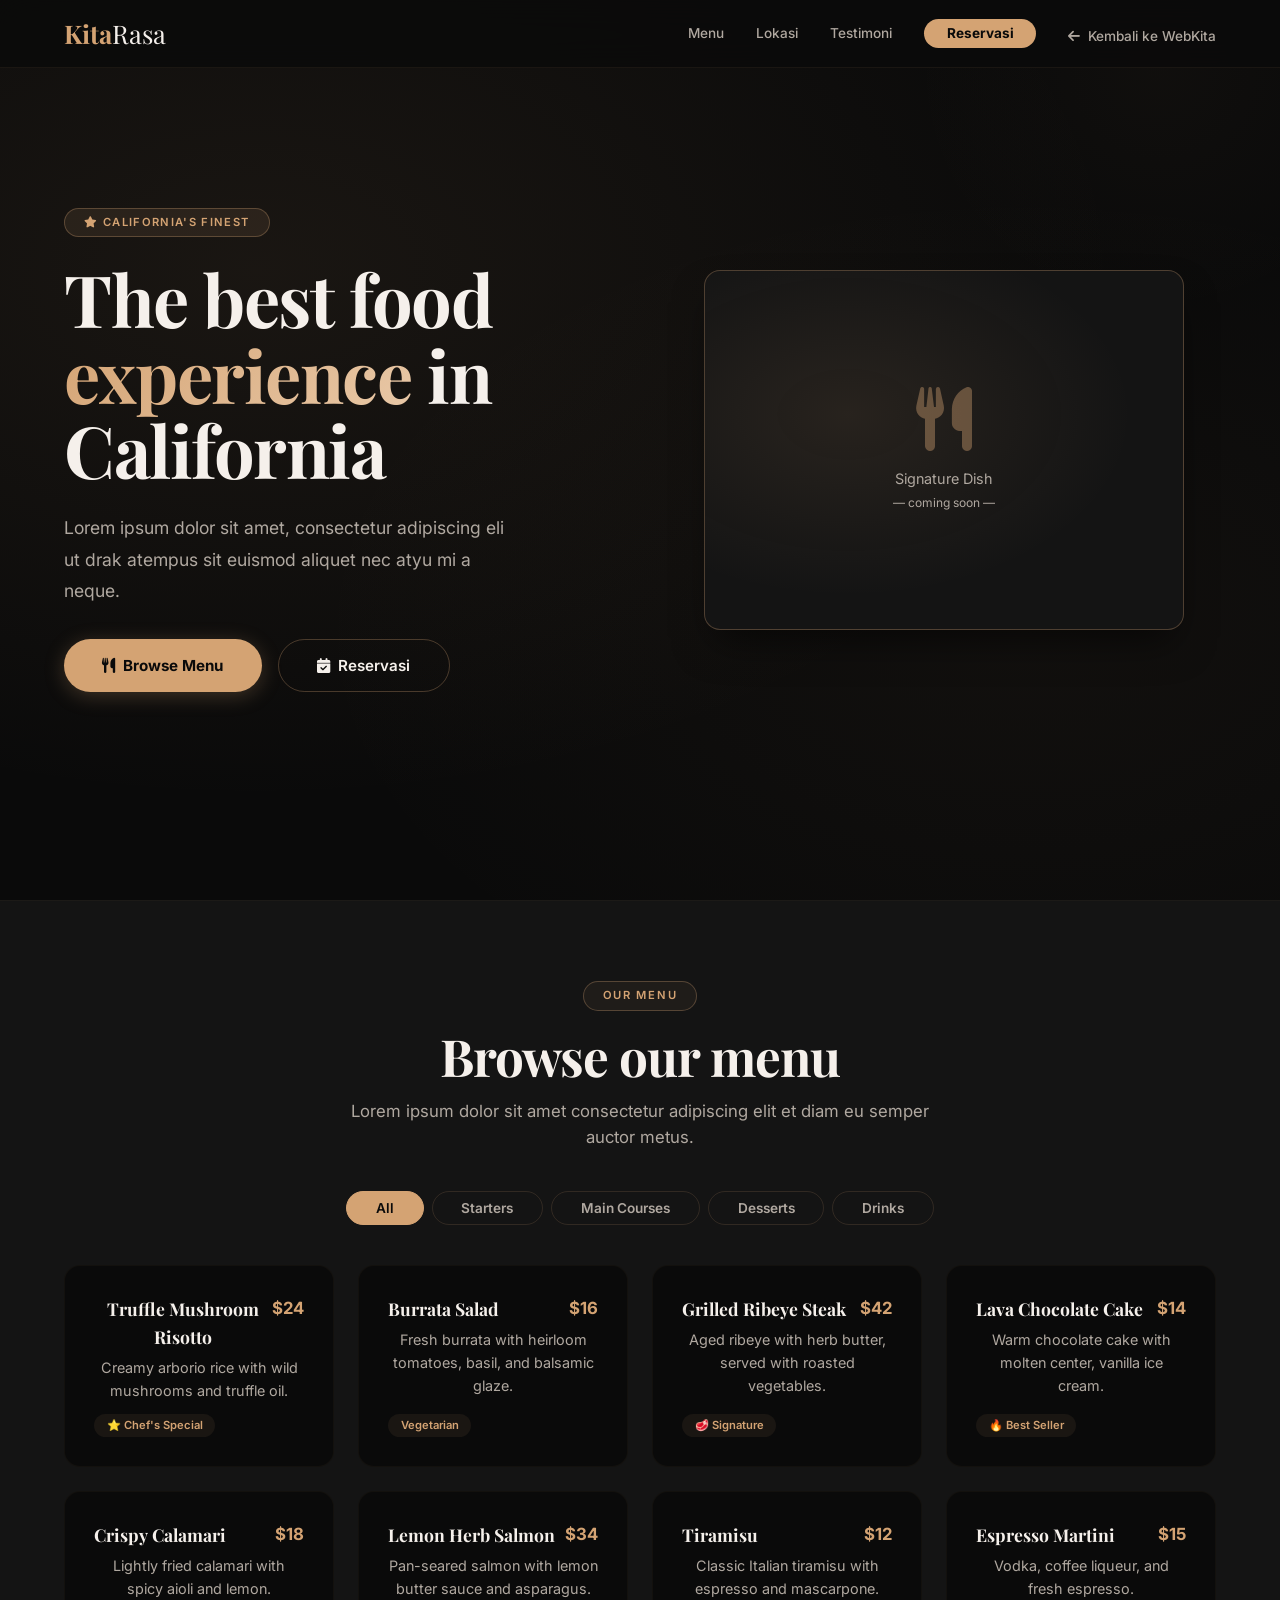
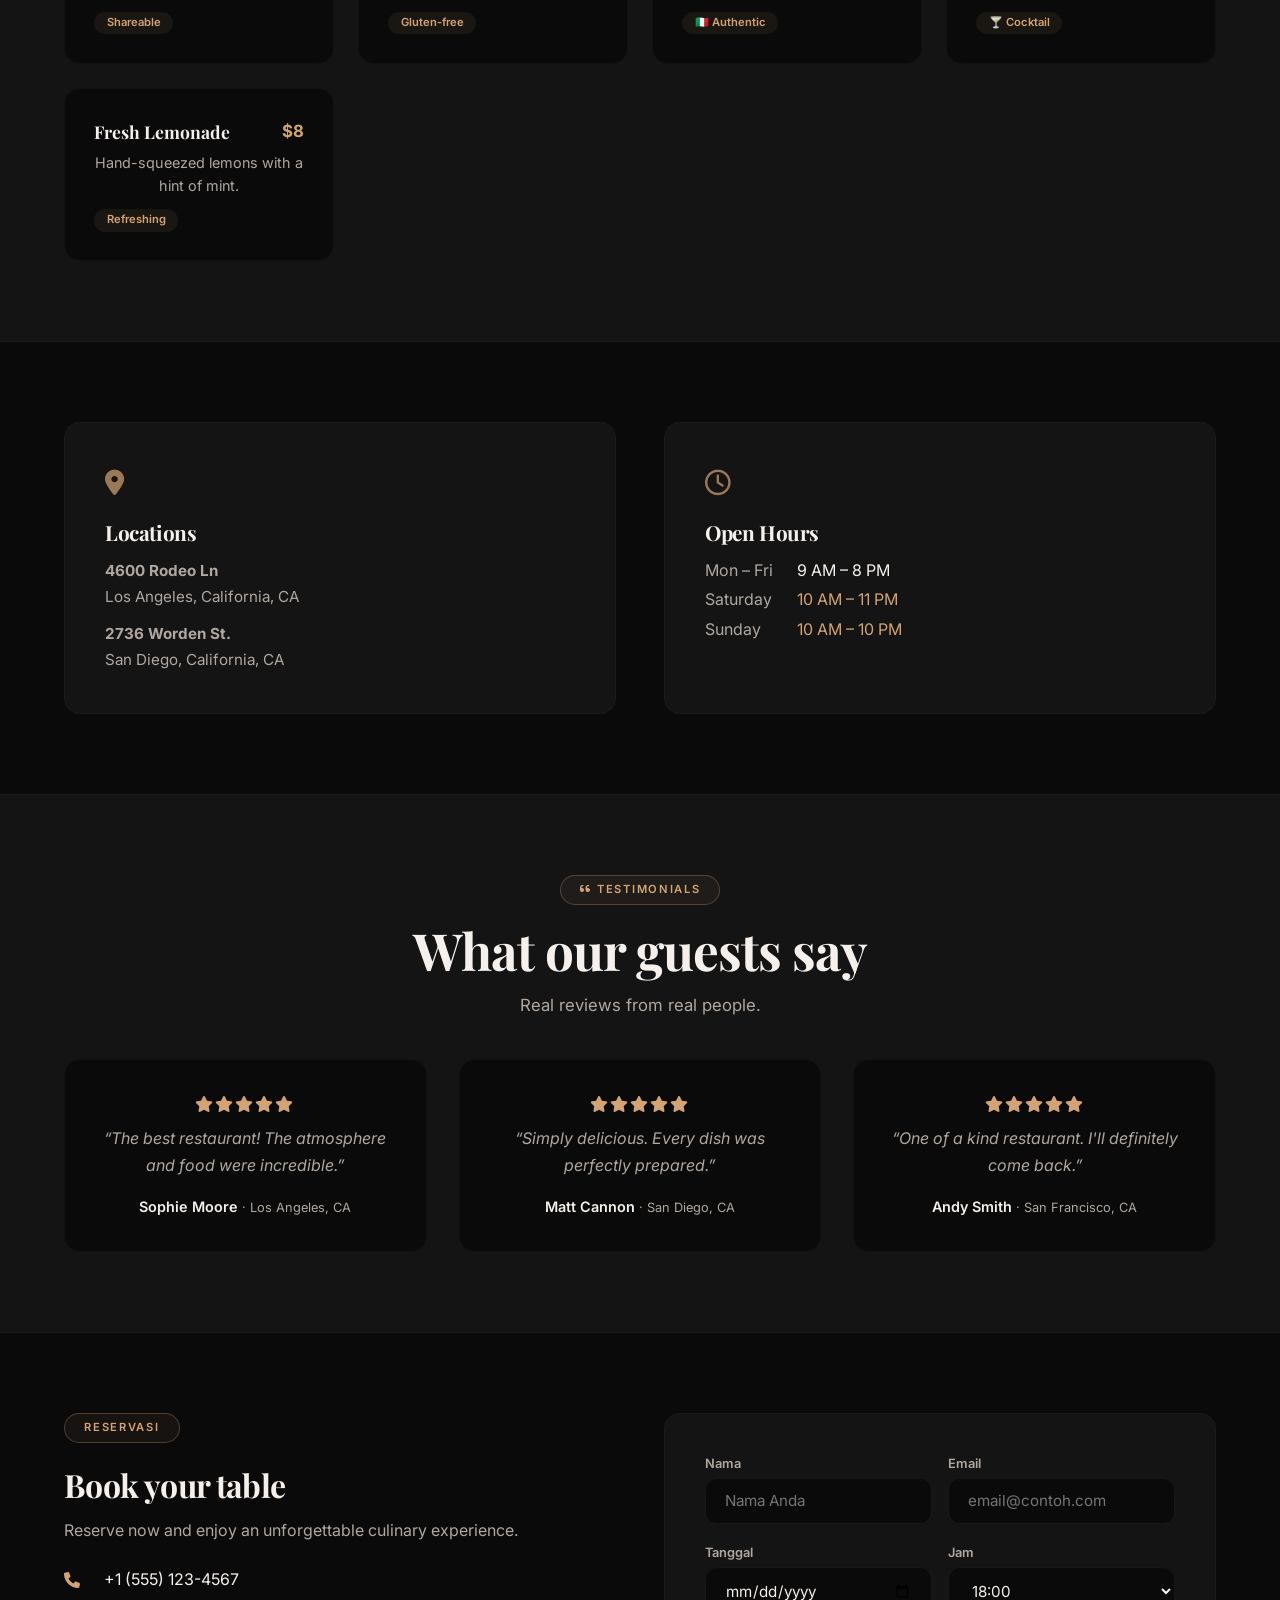
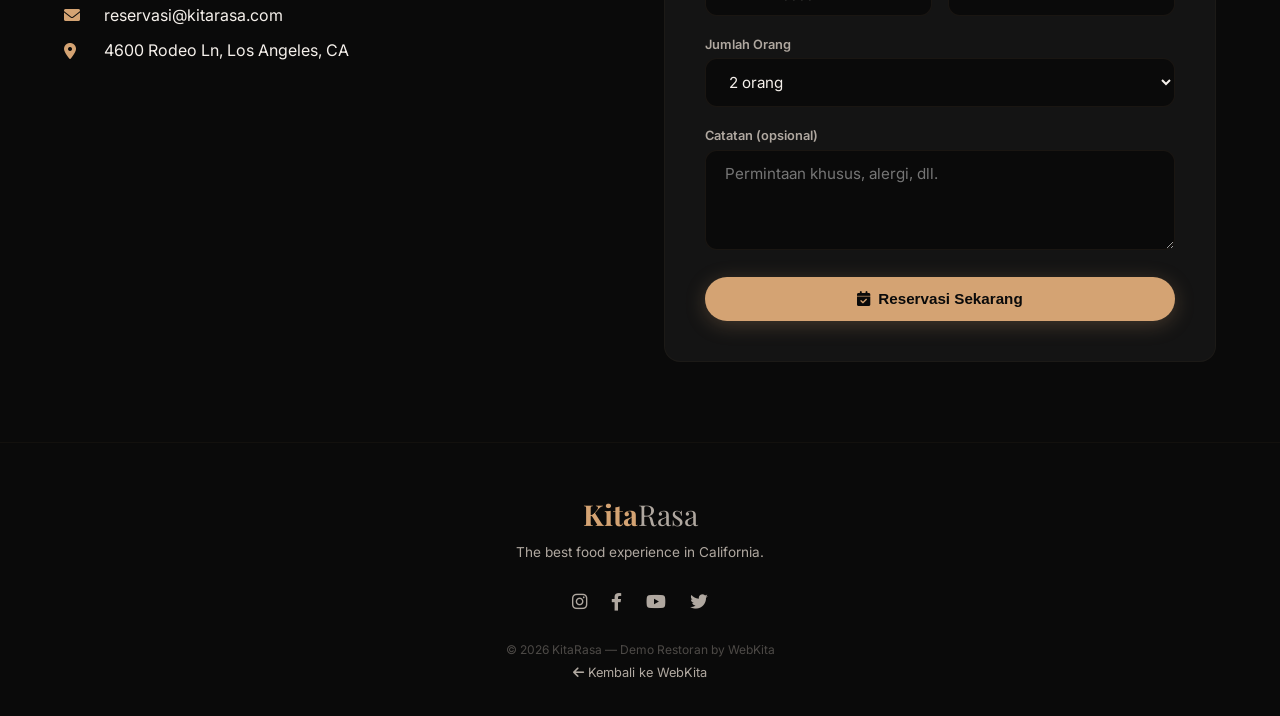
==== demo-restoran.html @ e0188310 "Update print statement from 'Hello' to 'Goodbye'" ====
<!DOCTYPE html>
<html lang="id">
<head>
    <meta charset="UTF-8" />
    <meta name="viewport" content="width=device-width, initial-scale=1.0" />
    <title>KitaRasa · Demo Restoran</title>

    <!-- Google Fonts -->
    <link rel="preconnect" href="https://fonts.googleapis.com" />
    <link rel="preconnect" href="https://fonts.gstatic.com" crossorigin />
    <link href="https://fonts.googleapis.com/css2?family=Playfair+Display:ital,wght@0,400;0,700;1,400&family=Inter:opsz,wght@14..32,300;14..32,400;14..32,500;14..32,600;14..32,700&display=swap" rel="stylesheet" />

    <!-- Font Awesome -->
    <link rel="stylesheet" href="https://cdnjs.cloudflare.com/ajax/libs/font-awesome/6.0.0-beta3/css/all.min.css" />

    <style>
        /* ===== RESET & VARIABLES ===== */
        * {
            margin: 0;
            padding: 0;
            box-sizing: border-box;
        }

        :root {
            --bg-dark: #0a0a0a;
            --bg-card: #141414;
            --gold: #d4a373;
            --gold-light: #e9c9a8;
            --gold-glow: rgba(212, 163, 115, 0.2);
            --text-light: #f5f0eb;
            --text-muted: #b0a8a0;
            --border-gold: rgba(212, 163, 115, 0.3);
            --radius: 16px;
            --transition: 0.3s cubic-bezier(0.25, 0.46, 0.45, 0.94);
            --shadow-card: 0 20px 40px -12px rgba(0, 0, 0, 0.6);
        }

        html {
            scroll-behavior: smooth;
        }

        body {
            font-family: 'Inter', sans-serif;
            background-color: var(--bg-dark);
            color: var(--text-light);
            line-height: 1.6;
        }

        .container {
            max-width: 1200px;
            margin: 0 auto;
            padding: 0 24px;
        }

        section {
            padding: 80px 0;
        }

        /* ===== TYPOGRAPHY ===== */
        .heading-serif {
            font-family: 'Playfair Display', serif;
            font-weight: 700;
            letter-spacing: -0.02em;
        }

        .section-tag {
            display: inline-block;
            font-size: 0.7rem;
            font-weight: 600;
            letter-spacing: 0.15em;
            text-transform: uppercase;
            color: var(--gold);
            border: 1px solid var(--border-gold);
            padding: 0.3rem 1.2rem;
            border-radius: 40px;
            margin-bottom: 1rem;
            background: rgba(212, 163, 115, 0.06);
        }

        .section-title {
            font-size: clamp(2rem, 4.5vw, 3.2rem);
            line-height: 1.15;
            margin-bottom: 0.75rem;
        }

        .section-subtitle {
            font-size: 1.05rem;
            color: var(--text-muted);
            max-width: 600px;
            margin: 0 auto 2.5rem auto;
        }

        .text-center {
            text-align: center;
        }

        .gold-text {
            color: var(--gold);
        }

        /* ===== BUTTONS ===== */
        .btn-primary {
            display: inline-flex;
            align-items: center;
            gap: 8px;
            background: var(--gold);
            color: #0a0a0a;
            font-weight: 700;
            font-size: 0.95rem;
            padding: 0.85rem 2.4rem;
            border-radius: 60px;
            border: none;
            cursor: pointer;
            transition: var(--transition);
            text-decoration: none;
            box-shadow: 0 4px 20px rgba(212, 163, 115, 0.25);
        }

        .btn-primary:hover {
            background: var(--gold-light);
            transform: translateY(-2px);
            box-shadow: 0 8px 32px rgba(212, 163, 115, 0.35);
        }

        .btn-outline {
            display: inline-flex;
            align-items: center;
            gap: 8px;
            background: transparent;
            color: var(--text-light);
            font-weight: 600;
            font-size: 0.95rem;
            padding: 0.85rem 2.4rem;
            border-radius: 60px;
            border: 1.5px solid var(--border-gold);
            cursor: pointer;
            transition: var(--transition);
            text-decoration: none;
        }

        .btn-outline:hover {
            background: var(--gold);
            color: #0a0a0a;
            border-color: var(--gold);
            transform: translateY(-2px);
        }

        .btn-small {
            padding: 0.5rem 1.4rem;
            font-size: 0.8rem;
        }

        /* ===== NAVBAR (kecil, khusus demo) ===== */
        .navbar-demo {
            position: fixed;
            top: 0;
            left: 0;
            right: 0;
            z-index: 999;
            padding: 0.8rem 0;
            background: rgba(10, 10, 10, 0.8);
            backdrop-filter: blur(16px);
            border-bottom: 1px solid rgba(212, 163, 115, 0.08);
        }

        .navbar-demo .container {
            display: flex;
            align-items: center;
            justify-content: space-between;
        }

        .navbar-demo .logo {
            font-family: 'Playfair Display', serif;
            font-size: 1.6rem;
            font-weight: 700;
            color: var(--gold);
            text-decoration: none;
        }

        .navbar-demo .logo span {
            color: var(--text-light);
            font-weight: 300;
        }

        .navbar-demo .nav-links {
            display: flex;
            align-items: center;
            gap: 2rem;
            list-style: none;
        }

        .navbar-demo .nav-links a {
            color: var(--text-muted);
            text-decoration: none;
            font-size: 0.85rem;
            font-weight: 500;
            transition: var(--transition);
        }

        .navbar-demo .nav-links a:hover {
            color: var(--text-light);
        }

        .navbar-demo .nav-links .btn-nav {
            background: var(--gold);
            color: #0a0a0a;
            padding: 0.4rem 1.4rem;
            border-radius: 40px;
            font-weight: 700;
        }

        .navbar-demo .nav-links .btn-nav:hover {
            background: var(--gold-light);
        }

        /* Hamburger (mobile) */
        .nav-toggle-demo {
            display: none;
            flex-direction: column;
            gap: 5px;
            background: transparent;
            border: none;
            cursor: pointer;
            padding: 4px;
        }

        .nav-toggle-demo span {
            display: block;
            width: 26px;
            height: 2px;
            background: var(--text-light);
            border-radius: 4px;
            transition: var(--transition);
        }

        /* ===== HERO ===== */
        .hero-resto {
            min-height: 100vh;
            display: flex;
            align-items: center;
            background:
                radial-gradient(ellipse at 20% 30%, rgba(212, 163, 115, 0.08) 0%, transparent 60%),
                radial-gradient(ellipse at 80% 70%, rgba(212, 163, 115, 0.04) 0%, transparent 50%),
                var(--bg-dark);
            padding-top: 80px;
            position: relative;
            overflow: hidden;
        }

        .hero-resto::before {
            content: '';
            position: absolute;
            top: -20%;
            right: -10%;
            width: 500px;
            height: 500px;
            background: radial-gradient(circle, rgba(212, 163, 115, 0.03) 0%, transparent 70%);
            border-radius: 50%;
            pointer-events: none;
        }

        .hero-resto-grid {
            display: grid;
            grid-template-columns: 1fr 1fr;
            gap: 4rem;
            align-items: center;
            position: relative;
            z-index: 2;
        }

        .hero-resto-content {
            max-width: 600px;
        }

        .hero-resto-content .badge {
            display: inline-block;
            background: rgba(212, 163, 115, 0.1);
            border: 1px solid var(--border-gold);
            padding: 0.3rem 1.2rem;
            border-radius: 40px;
            font-size: 0.7rem;
            font-weight: 600;
            letter-spacing: 0.12em;
            text-transform: uppercase;
            color: var(--gold);
            margin-bottom: 1.5rem;
        }

        .hero-resto-content h1 {
            font-size: clamp(2.8rem, 6vw, 4.5rem);
            line-height: 1.05;
            margin-bottom: 1.5rem;
        }

        .hero-resto-content h1 .highlight {
            background: linear-gradient(135deg, var(--gold), var(--gold-light));
            -webkit-background-clip: text;
            -webkit-text-fill-color: transparent;
            background-clip: text;
        }

        .hero-resto-content p {
            font-size: 1.1rem;
            color: var(--text-muted);
            max-width: 440px;
            margin-bottom: 2rem;
            line-height: 1.8;
        }

        .hero-resto-content .hero-buttons {
            display: flex;
            flex-wrap: wrap;
            gap: 1rem;
        }

        .hero-resto-image {
            display: flex;
            justify-content: center;
            align-items: center;
        }

        .hero-resto-image .image-placeholder {
            width: 100%;
            max-width: 480px;
            aspect-ratio: 4/3;
            background:
                radial-gradient(ellipse at 30% 40%, rgba(212, 163, 115, 0.1) 0%, transparent 60%),
                var(--bg-card);
            border-radius: var(--radius);
            border: 1px solid var(--border-gold);
            display: flex;
            flex-direction: column;
            align-items: center;
            justify-content: center;
            padding: 2rem;
            text-align: center;
            box-shadow: var(--shadow-card);
        }

        .hero-resto-image .image-placeholder i {
            font-size: 4rem;
            color: var(--gold);
            opacity: 0.4;
            margin-bottom: 1rem;
        }

        .hero-resto-image .image-placeholder p {
            color: var(--text-muted);
            font-size: 0.9rem;
        }

        /* ===== MENU ===== */
        .section-menu {
            background: var(--bg-card);
            border-top: 1px solid rgba(212, 163, 115, 0.04);
            border-bottom: 1px solid rgba(212, 163, 115, 0.04);
        }

        .menu-tabs {
            display: flex;
            justify-content: center;
            flex-wrap: wrap;
            gap: 0.5rem;
            margin-bottom: 2.5rem;
        }

        .menu-tabs button {
            background: transparent;
            border: 1px solid rgba(212, 163, 115, 0.15);
            color: var(--text-muted);
            padding: 0.5rem 1.8rem;
            border-radius: 40px;
            font-family: 'Inter', sans-serif;
            font-weight: 600;
            font-size: 0.85rem;
            cursor: pointer;
            transition: var(--transition);
        }

        .menu-tabs button:hover,
        .menu-tabs button.active {
            background: var(--gold);
            color: #0a0a0a;
            border-color: var(--gold);
        }

        .menu-grid {
            display: grid;
            grid-template-columns: repeat(auto-fit, minmax(260px, 1fr));
            gap: 1.5rem;
        }

        .menu-item-card {
            background: var(--bg-dark);
            border-radius: var(--radius);
            padding: 1.8rem;
            border: 1px solid rgba(212, 163, 115, 0.04);
            transition: var(--transition);
            display: flex;
            flex-direction: column;
        }

        .menu-item-card:hover {
            border-color: var(--border-gold);
            transform: translateY(-4px);
            box-shadow: var(--shadow-card);
        }

        .menu-item-card .item-header {
            display: flex;
            justify-content: space-between;
            align-items: flex-start;
            margin-bottom: 0.3rem;
        }

        .menu-item-card .item-name {
            font-family: 'Playfair Display', serif;
            font-size: 1.1rem;
            font-weight: 700;
        }

        .menu-item-card .item-price {
            font-weight: 700;
            color: var(--gold);
            font-size: 1.05rem;
        }

        .menu-item-card .item-desc {
            color: var(--text-muted);
            font-size: 0.9rem;
            line-height: 1.6;
            flex-grow: 1;
        }

        .menu-item-card .item-tag {
            display: inline-block;
            margin-top: 0.75rem;
            font-size: 0.7rem;
            font-weight: 600;
            color: var(--gold);
            background: rgba(212, 163, 115, 0.08);
            padding: 0.15rem 0.8rem;
            border-radius: 40px;
            align-self: flex-start;
        }

        /* ===== INFO (Lokasi & Jam) ===== */
        .section-info {
            background: var(--bg-dark);
        }

        .info-grid {
            display: grid;
            grid-template-columns: 1fr 1fr;
            gap: 3rem;
        }

        .info-card {
            background: var(--bg-card);
            border-radius: var(--radius);
            padding: 2.5rem;
            border: 1px solid rgba(212, 163, 115, 0.04);
            transition: var(--transition);
        }

        .info-card:hover {
            border-color: var(--border-gold);
            box-shadow: var(--shadow-card);
        }

        .info-card .card-icon {
            font-size: 1.6rem;
            color: var(--gold);
            margin-bottom: 0.75rem;
            opacity: 0.7;
        }

        .info-card h3 {
            font-family: 'Playfair Display', serif;
            font-size: 1.3rem;
            margin-bottom: 0.5rem;
        }

        .info-card p {
            color: var(--text-muted);
            font-size: 0.95rem;
            line-height: 1.7;
        }

        .info-card .hours-grid {
            display: grid;
            grid-template-columns: auto 1fr;
            gap: 0.25rem 1.5rem;
            margin-top: 0.5rem;
        }

        .info-card .hours-grid .day {
            color: var(--text-muted);
        }
        .info-card .hours-grid .time {
            color: var(--text-light);
        }
        .info-card .hours-grid .time.gold {
            color: var(--gold);
        }

        /* ===== TESTIMONIAL ===== */
        .section-testimoni {
            background: var(--bg-card);
            border-top: 1px solid rgba(212, 163, 115, 0.04);
            border-bottom: 1px solid rgba(212, 163, 115, 0.04);
        }

        .testimoni-grid {
            display: grid;
            grid-template-columns: repeat(auto-fit, minmax(260px, 1fr));
            gap: 2rem;
        }

        .testimoni-card {
            background: var(--bg-dark);
            border-radius: var(--radius);
            padding: 2rem;
            border: 1px solid rgba(212, 163, 115, 0.04);
        }

        .testimoni-card .stars {
            color: var(--gold);
            letter-spacing: 2px;
            margin-bottom: 0.5rem;
        }

        .testimoni-card blockquote {
            font-style: italic;
            color: var(--text-muted);
            line-height: 1.7;
            margin-bottom: 1rem;
        }

        .testimoni-card .author {
            font-weight: 600;
            font-size: 0.9rem;
        }
        .testimoni-card .author span {
            font-weight: 400;
            color: var(--text-muted);
            font-size: 0.8rem;
        }

        /* ===== RESERVASI / KONTAK ===== */
        .section-reservasi {
            background: var(--bg-dark);
        }

        .reservasi-wrap {
            display: grid;
            grid-template-columns: 1fr 1fr;
            gap: 3rem;
            align-items: start;
        }

        .reservasi-info h3 {
            font-family: 'Playfair Display', serif;
            font-size: 2rem;
            margin-bottom: 0.5rem;
        }

        .reservasi-info p {
            color: var(--text-muted);
            margin-bottom: 1.5rem;
        }

        .reservasi-info .detail {
            display: flex;
            align-items: center;
            gap: 1rem;
            margin-bottom: 0.6rem;
        }

        .reservasi-info .detail i {
            width: 24px;
            color: var(--gold);
        }

        .reservasi-form {
            background: var(--bg-card);
            padding: 2.5rem;
            border-radius: var(--radius);
            border: 1px solid rgba(212, 163, 115, 0.04);
        }

        .reservasi-form .form-group {
            margin-bottom: 1.2rem;
        }

        .reservasi-form label {
            display: block;
            font-size: 0.8rem;
            font-weight: 600;
            color: var(--text-muted);
            margin-bottom: 0.2rem;
        }

        .reservasi-form input,
        .reservasi-form select,
        .reservasi-form textarea {
            width: 100%;
            padding: 0.8rem 1.2rem;
            background: var(--bg-dark);
            border: 1px solid rgba(212, 163, 115, 0.08);
            border-radius: 12px;
            color: var(--text-light);
            font-family: 'Inter', sans-serif;
            font-size: 0.95rem;
            transition: var(--transition);
        }

        .reservasi-form input:focus,
        .reservasi-form select:focus,
        .reservasi-form textarea:focus {
            outline: none;
            border-color: var(--gold);
            box-shadow: 0 0 0 3px rgba(212, 163, 115, 0.1);
        }

        .reservasi-form textarea {
            min-height: 100px;
            resize: vertical;
        }

        .reservasi-form .form-row {
            display: grid;
            grid-template-columns: 1fr 1fr;
            gap: 1rem;
        }

        /* ===== FOOTER ===== */
        .footer-demo {
            padding: 3rem 0 2rem;
            background: var(--bg-dark);
            border-top: 1px solid rgba(212, 163, 115, 0.04);
            text-align: center;
        }

        .footer-demo .logo-foot {
            font-family: 'Playfair Display', serif;
            font-size: 1.8rem;
            font-weight: 700;
            color: var(--gold);
        }

        .footer-demo .logo-foot span {
            color: var(--text-muted);
            font-weight: 300;
        }

        .footer-demo p {
            color: var(--text-muted);
            font-size: 0.85rem;
            margin-top: 0.3rem;
        }

        .footer-demo .socials {
            display: flex;
            justify-content: center;
            gap: 1.5rem;
            margin: 1.5rem 0;
        }

        .footer-demo .socials a {
            color: var(--text-muted);
            font-size: 1.1rem;
            transition: var(--transition);
        }

        .footer-demo .socials a:hover {
            color: var(--gold);
            transform: translateY(-3px);
        }

        /* ===== RESPONSIVE ===== */
        @media (max-width: 1024px) {
            .hero-resto-grid {
                gap: 2.5rem;
            }
            .reservasi-wrap {
                gap: 2rem;
            }
        }

        @media (max-width: 900px) {
            .navbar-demo .nav-links {
                display: none;
                flex-direction: column;
                position: absolute;
                top: 100%;
                left: 0;
                right: 0;
                background: rgba(10, 10, 10, 0.98);
                backdrop-filter: blur(16px);
                padding: 2rem 1.5rem;
                border-radius: 0 0 var(--radius) var(--radius);
                border: 1px solid rgba(212, 163, 115, 0.04);
                gap: 1.2rem;
            }

            .navbar-demo .nav-links.open {
                display: flex;
            }

            .nav-toggle-demo {
                display: flex;
            }

            .hero-resto-grid {
                grid-template-columns: 1fr;
                text-align: center;
            }

            .hero-resto-content {
                max-width: 100%;
            }
            .hero-resto-content p {
                margin-left: auto;
                margin-right: auto;
            }
            .hero-resto-content .hero-buttons {
                justify-content: center;
            }
            .hero-resto-image {
                order: -1;
            }
            .hero-resto-image .image-placeholder {
                max-width: 100%;
            }

            .info-grid {
                grid-template-columns: 1fr;
            }

            .reservasi-wrap {
                grid-template-columns: 1fr;
            }
            .reservasi-info {
                text-align: center;
            }
            .reservasi-info .detail {
                justify-content: center;
            }

            .menu-tabs {
                gap: 0.3rem;
            }
            .menu-tabs button {
                padding: 0.4rem 1rem;
                font-size: 0.75rem;
            }

            .reservasi-form .form-row {
                grid-template-columns: 1fr;
            }
        }

        @media (max-width: 480px) {
            .hero-resto-content h1 {
                font-size: 2.2rem;
            }
            .section-title {
                font-size: 1.8rem;
            }
            .reservasi-form {
                padding: 1.5rem;
            }
            .info-card {
                padding: 1.5rem;
            }
        }

        /* ===== FADE UP ANIMATION ===== */
        .fade-up {
            opacity: 0;
            transform: translateY(40px);
            transition: opacity 0.8s ease, transform 0.8s ease;
        }
        .fade-up.visible {
            opacity: 1;
            transform: translateY(0);
        }

        /* ===== BACK TO WEBSITE ===== */
        .back-link {
            display: inline-block;
            margin-top: 0.5rem;
            color: var(--text-muted);
            font-size: 0.8rem;
            text-decoration: none;
            transition: var(--transition);
        }
        .back-link:hover {
            color: var(--gold);
        }
        .back-link i {
            margin-right: 4px;
        }
    </style>
</head>

<body>

    <!-- ===== NAVBAR DEMO ===== -->
    <nav class="navbar-demo" id="navbarDemo">
        <div class="container">
            <a href="#" class="logo">Kita<span>Rasa</span></a>

            <ul class="nav-links" id="navLinksDemo">
                <li><a href="#menu">Menu</a></li>
                <li><a href="#info">Lokasi</a></li>
                <li><a href="#testimoni">Testimoni</a></li>
                <li><a href="#reservasi" class="btn-nav">Reservasi</a></li>
                <!-- Tautan kembali ke WebKita -->
                <li><a href="index.html" class="back-link"><i class="fas fa-arrow-left"></i> Kembali ke WebKita</a></li>
            </ul>

            <button class="nav-toggle-demo" id="navToggleDemo" aria-label="Toggle navigation">
                <span></span>
                <span></span>
                <span></span>
            </button>
        </div>
    </nav>

    <!-- ===== HERO ===== -->
    <section class="hero-resto" id="home">
        <div class="container">
            <div class="hero-resto-grid">
                <div class="hero-resto-content">
                    <span class="badge"><i class="fas fa-star"></i> California's Finest</span>
                    <h1 class="heading-serif">
                        The best food <br /><span class="highlight">experience</span> in California
                    </h1>
                    <p>
                        Lorem ipsum dolor sit amet, consectetur adipiscing eli ut drak
                        atempus sit euismod aliquet nec atyu mi a neque.
                    </p>
                    <div class="hero-buttons">
                        <a href="#menu" class="btn-primary"><i class="fas fa-utensils"></i> Browse Menu</a>
                        <a href="#reservasi" class="btn-outline"><i class="fas fa-calendar-check"></i> Reservasi</a>
                    </div>
                </div>

                <div class="hero-resto-image">
                    <div class="image-placeholder">
                        <i class="fas fa-utensils"></i>
                        <p>Signature Dish<br /><span style="font-size:0.75rem; color:var(--text-muted);">— coming soon —</span></p>
                    </div>
                </div>
            </div>
        </div>
    </section>

    <!-- ===== MENU ===== -->
    <section class="section-menu" id="menu">
        <div class="container text-center">
            <span class="section-tag">Our Menu</span>
            <h2 class="section-title heading-serif">Browse our menu</h2>
            <p class="section-subtitle">
                Lorem ipsum dolor sit amet consectetur adipiscing elit et diam eu semper auctor metus.
            </p>

            <!-- Tabs -->
            <div class="menu-tabs" id="menuTabs">
                <button class="active" data-category="all">All</button>
                <button data-category="starters">Starters</button>
                <button data-category="main">Main Courses</button>
                <button data-category="dessert">Desserts</button>
                <button data-category="drinks">Drinks</button>
            </div>

            <!-- Menu Items -->
            <div class="menu-grid" id="menuGrid">
                <!-- Items akan diisi JavaScript -->
            </div>
        </div>
    </section>

    <!-- ===== INFO (Lokasi & Jam) ===== -->
    <section class="section-info" id="info">
        <div class="container">
            <div class="info-grid">
                <div class="info-card fade-up">
                    <div class="card-icon"><i class="fas fa-location-dot"></i></div>
                    <h3 class="heading-serif">Locations</h3>
                    <p><strong>4600 Rodeo Ln</strong><br />Los Angeles, California, CA</p>
                    <p style="margin-top: 0.75rem;"><strong>2736 Worden St.</strong><br />San Diego, California, CA</p>
                </div>

                <div class="info-card fade-up">
                    <div class="card-icon"><i class="far fa-clock"></i></div>
                    <h3 class="heading-serif">Open Hours</h3>
                    <div class="hours-grid">
                        <span class="day">Mon – Fri</span>
                        <span class="time">9 AM – 8 PM</span>
                        <span class="day">Saturday</span>
                        <span class="time gold">10 AM – 11 PM</span>
                        <span class="day">Sunday</span>
                        <span class="time gold">10 AM – 10 PM</span>
                    </div>
                </div>
            </div>
        </div>
    </section>

    <!-- ===== TESTIMONI ===== -->
    <section class="section-testimoni" id="testimoni">
        <div class="container text-center">
            <span class="section-tag"><i class="fas fa-quote-left"></i> Testimonials</span>
            <h2 class="section-title heading-serif">What our guests say</h2>
            <p class="section-subtitle">Real reviews from real people.</p>

            <div class="testimoni-grid">
                <div class="testimoni-card fade-up">
                    <div class="stars"><i class="fas fa-star"></i><i class="fas fa-star"></i><i class="fas fa-star"></i><i class="fas fa-star"></i><i class="fas fa-star"></i></div>
                    <blockquote>“The best restaurant! The atmosphere and food were incredible.”</blockquote>
                    <div class="author">Sophie Moore <span>· Los Angeles, CA</span></div>
                </div>
                <div class="testimoni-card fade-up">
                    <div class="stars"><i class="fas fa-star"></i><i class="fas fa-star"></i><i class="fas fa-star"></i><i class="fas fa-star"></i><i class="fas fa-star"></i></div>
                    <blockquote>“Simply delicious. Every dish was perfectly prepared.”</blockquote>
                    <div class="author">Matt Cannon <span>· San Diego, CA</span></div>
                </div>
                <div class="testimoni-card fade-up">
                    <div class="stars"><i class="fas fa-star"></i><i class="fas fa-star"></i><i class="fas fa-star"></i><i class="fas fa-star"></i><i class="fas fa-star"></i></div>
                    <blockquote>“One of a kind restaurant. I'll definitely come back.”</blockquote>
                    <div class="author">Andy Smith <span>· San Francisco, CA</span></div>
                </div>
            </div>
        </div>
    </section>

    <!-- ===== RESERVASI ===== -->
    <section class="section-reservasi" id="reservasi">
        <div class="container">
            <div class="reservasi-wrap">
                <div class="reservasi-info fade-up">
                    <span class="section-tag">Reservasi</span>
                    <h3 class="heading-serif">Book your table</h3>
                    <p>Reserve now and enjoy an unforgettable culinary experience.</p>

                    <div class="detail">
                        <i class="fas fa-phone"></i>
                        <span>+1 (555) 123-4567</span>
                    </div>
                    <div class="detail">
                        <i class="fas fa-envelope"></i>
                        <span>reservasi@kitarasa.com</span>
                    </div>
                    <div class="detail">
                        <i class="fas fa-location-dot"></i>
                        <span>4600 Rodeo Ln, Los Angeles, CA</span>
                    </div>
                </div>

                <div class="reservasi-form fade-up">
                    <form id="reservasiForm" novalidate>
                        <div class="form-row">
                            <div class="form-group">
                                <label for="resName">Nama</label>
                                <input type="text" id="resName" placeholder="Nama Anda" required />
                            </div>
                            <div class="form-group">
                                <label for="resEmail">Email</label>
                                <input type="email" id="resEmail" placeholder="email@contoh.com" required />
                            </div>
                        </div>
                        <div class="form-row">
                            <div class="form-group">
                                <label for="resDate">Tanggal</label>
                                <input type="date" id="resDate" required />
                            </div>
                            <div class="form-group">
                                <label for="resTime">Jam</label>
                                <select id="resTime">
                                    <option value="18:00">18:00</option>
                                    <option value="18:30">18:30</option>
                                    <option value="19:00">19:00</option>
                                    <option value="19:30">19:30</option>
                                    <option value="20:00">20:00</option>
                                </select>
                            </div>
                        </div>
                        <div class="form-group">
                            <label for="resPeople">Jumlah Orang</label>
                            <select id="resPeople">
                                <option value="1">1 orang</option>
                                <option value="2" selected>2 orang</option>
                                <option value="3">3 orang</option>
                                <option value="4">4 orang</option>
                                <option value="5">5 orang</option>
                                <option value="6+">6+ orang</option>
                            </select>
                        </div>
                        <div class="form-group">
                            <label for="resNotes">Catatan (opsional)</label>
                            <textarea id="resNotes" placeholder="Permintaan khusus, alergi, dll."></textarea>
                        </div>
                        <button type="submit" class="btn-primary" style="width:100%; justify-content:center;">
                            <i class="fas fa-calendar-check"></i> Reservasi Sekarang
                        </button>
                        <div id="resSuccess" style="display:none; margin-top:1rem; color:var(--gold); text-align:center;">
                            <i class="fas fa-check-circle"></i> Reservasi berhasil! Kami akan konfirmasi segera.
                        </div>
                    </form>
                </div>
            </div>
        </div>
    </section>

    <!-- ===== FOOTER ===== -->
    <footer class="footer-demo">
        <div class="container">
            <div class="logo-foot">Kita<span>Rasa</span></div>
            <p>The best food experience in California.</p>
            <div class="socials">
                <a href="#"><i class="fab fa-instagram"></i></a>
                <a href="#"><i class="fab fa-facebook-f"></i></a>
                <a href="#"><i class="fab fa-youtube"></i></a>
                <a href="#"><i class="fab fa-twitter"></i></a>
            </div>
            <p style="font-size:0.75rem; opacity:0.4;">&copy; 2026 KitaRasa — Demo Restoran by WebKita</p>
            <a href="index.html" style="color:var(--text-muted); font-size:0.8rem; text-decoration:none;">
                <i class="fas fa-arrow-left"></i> Kembali ke WebKita
            </a>
        </div>
    </footer>

    <!-- ============================================
    JAVASCRIPT
    ============================================ -->
    <script>
        // ============================================
        // 1. DATA MENU
        // ============================================
        const menuData = [{
            id: 1,
            name: 'Truffle Mushroom Risotto',
            desc: 'Creamy arborio rice with wild mushrooms and truffle oil.',
            price: '$24',
            category: 'main',
            tag: '⭐ Chef\'s Special'
        }, {
            id: 2,
            name: 'Burrata Salad',
            desc: 'Fresh burrata with heirloom tomatoes, basil, and balsamic glaze.',
            price: '$16',
            category: 'starters',
            tag: 'Vegetarian'
        }, {
            id: 3,
            name: 'Grilled Ribeye Steak',
            desc: 'Aged ribeye with herb butter, served with roasted vegetables.',
            price: '$42',
            category: 'main',
            tag: '🥩 Signature'
        }, {
            id: 4,
            name: 'Lava Chocolate Cake',
            desc: 'Warm chocolate cake with molten center, vanilla ice cream.',
            price: '$14',
            category: 'dessert',
            tag: '🔥 Best Seller'
        }, {
            id: 5,
            name: 'Crispy Calamari',
            desc: 'Lightly fried calamari with spicy aioli and lemon.',
            price: '$18',
            category: 'starters',
            tag: 'Shareable'
        }, {
            id: 6,
            name: 'Lemon Herb Salmon',
            desc: 'Pan-seared salmon with lemon butter sauce and asparagus.',
            price: '$34',
            category: 'main',
            tag: 'Gluten-free'
        }, {
            id: 7,
            name: 'Tiramisu',
            desc: 'Classic Italian tiramisu with espresso and mascarpone.',
            price: '$12',
            category: 'dessert',
            tag: '🇮🇹 Authentic'
        }, {
            id: 8,
            name: 'Espresso Martini',
            desc: 'Vodka, coffee liqueur, and fresh espresso.',
            price: '$15',
            category: 'drinks',
            tag: '🍸 Cocktail'
        }, {
            id: 9,
            name: 'Fresh Lemonade',
            desc: 'Hand-squeezed lemons with a hint of mint.',
            price: '$8',
            category: 'drinks',
            tag: 'Refreshing'
        }];

        // ============================================
        // 2. RENDER MENU
        // ============================================
        const menuGrid = document.getElementById('menuGrid');
        const tabs = document.querySelectorAll('.menu-tabs button');

        function renderMenu(category = 'all') {
            const filtered = category === 'all' ?
                menuData :
                menuData.filter(item => item.category === category);

            menuGrid.innerHTML = filtered.map(item => `
                        <div class="menu-item-card">
                            <div class="item-header">
                                <span class="item-name">${item.name}</span>
                                <span class="item-price">${item.price}</span>
                            </div>
                            <p class="item-desc">${item.desc}</p>
                            <span class="item-tag">${item.tag}</span>
                        </div>
                    `).join('');
        }

        // Tab click
        tabs.forEach(tab => {
            tab.addEventListener('click', () => {
                tabs.forEach(t => t.classList.remove('active'));
                tab.classList.add('active');
                renderMenu(tab.dataset.category);
            });
        });

        // Render awal
        renderMenu('all');

        // ============================================
        // 3. MOBILE NAV TOGGLE
        // ============================================
        const toggleDemo = document.getElementById('navToggleDemo');
        const linksDemo = document.getElementById('navLinksDemo');

        toggleDemo.addEventListener('click', () => {
            toggleDemo.classList.toggle('active');
            linksDemo.classList.toggle('open');
        });

        document.querySelectorAll('.nav-links a').forEach(link => {
            link.addEventListener('click', () => {
                toggleDemo.classList.remove('active');
                linksDemo.classList.remove('open');
            });
        });

        // ============================================
        // 4. SCROLL ANIMATION (FADE UP)
        // ============================================
        const fadeEls = document.querySelectorAll('.fade-up');
        const observer = new IntersectionObserver((entries) => {
            entries.forEach(entry => {
                if (entry.isIntersecting) {
                    entry.target.classList.add('visible');
                }
            });
        }, { threshold: 0.1 });

        fadeEls.forEach(el => observer.observe(el));

        // ============================================
        // 5. FORM RESERVASI (simulasi)
        // ============================================
        const resForm = document.getElementById('reservasiForm');
        const resSuccess = document.getElementById('resSuccess');

        resForm.addEventListener('submit', (e) => {
            e.preventDefault();
            resSuccess.style.display = 'block';
            resForm.reset();
            setTimeout(() => {
                resSuccess.style.display = 'none';
            }, 5000);
        });

        // ============================================
        // 6. NAVBAR SCROLL EFFECT
        // ============================================
        const navbarDemo = document.getElementById('navbarDemo');
        window.addEventListener('scroll', () => {
            if (window.scrollY > 30) {
                navbarDemo.style.borderBottomColor = 'rgba(212,163,115,0.15)';
            } else {
                navbarDemo.style.borderBottomColor = 'rgba(212,163,115,0.08)';
            }
        });

        console.log('🍽️ KitaRasa Demo Restoran siap!');
    </script>

</body>
</html>
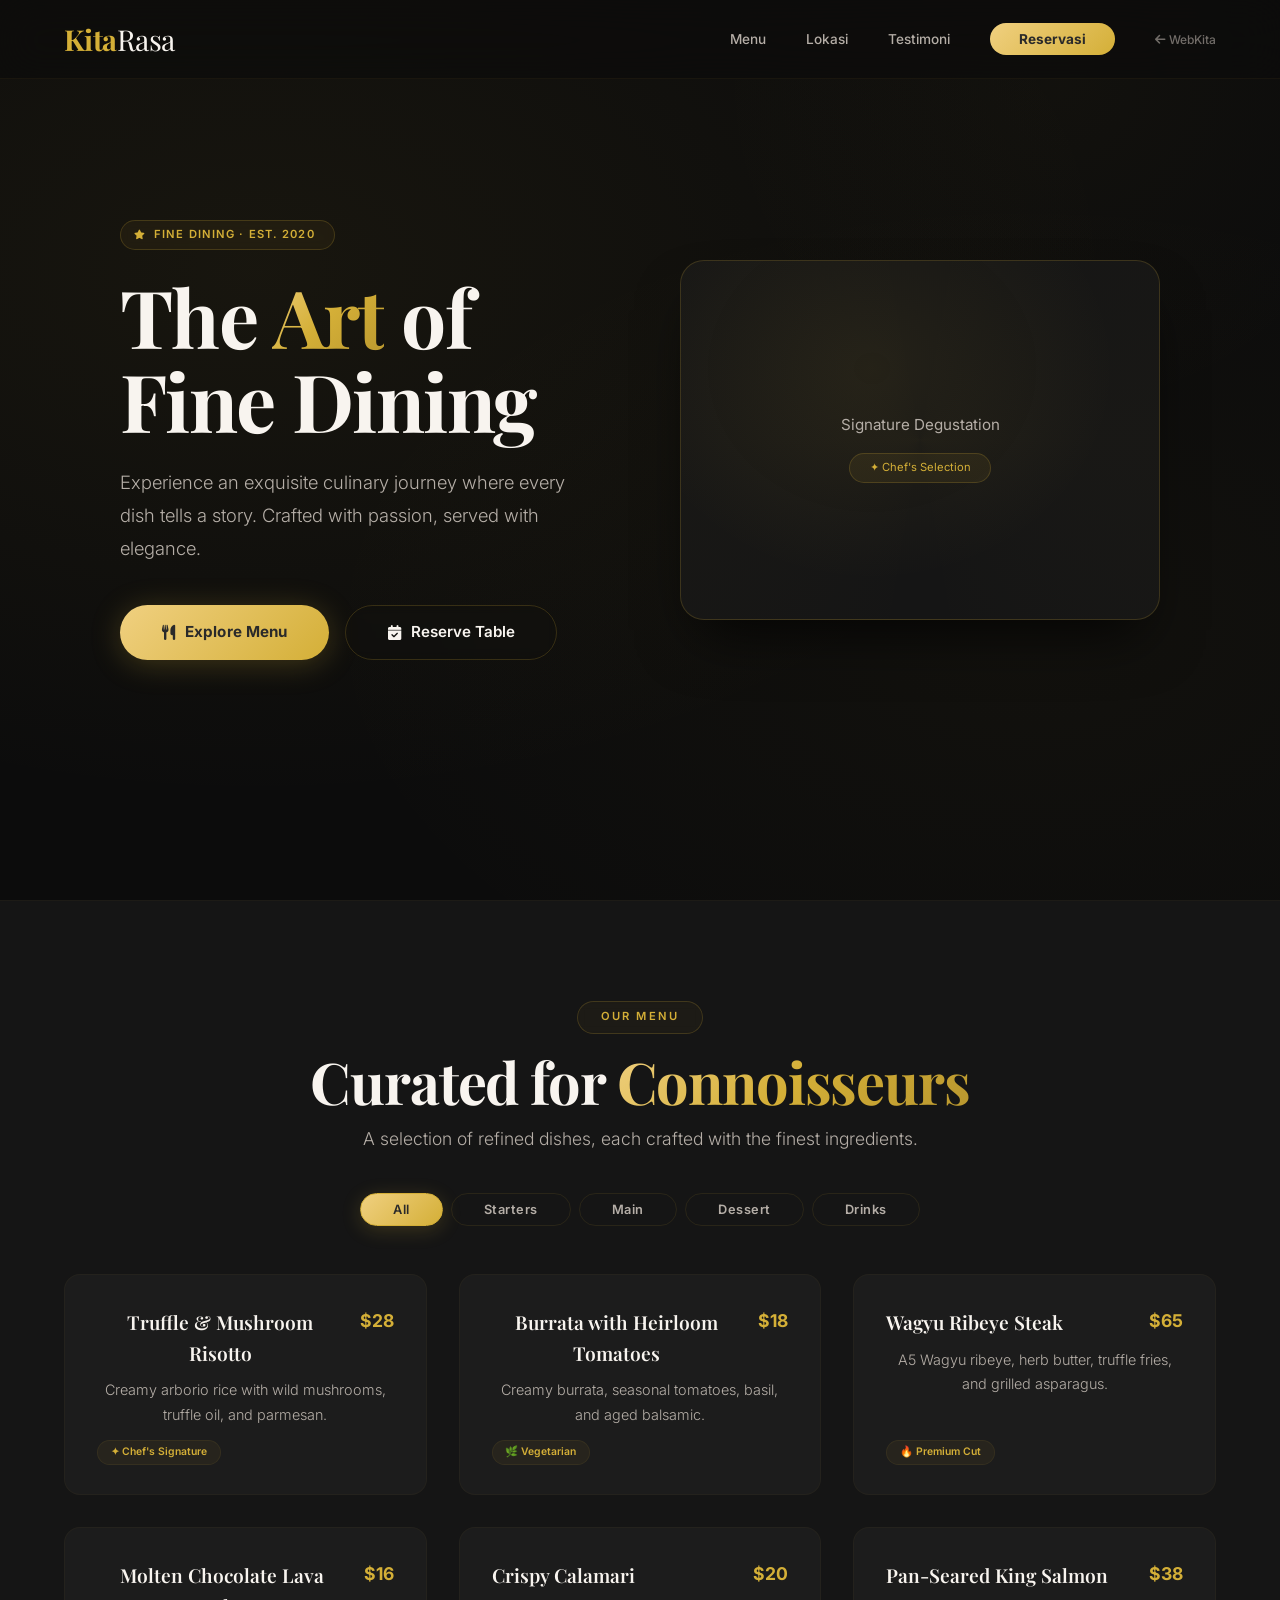
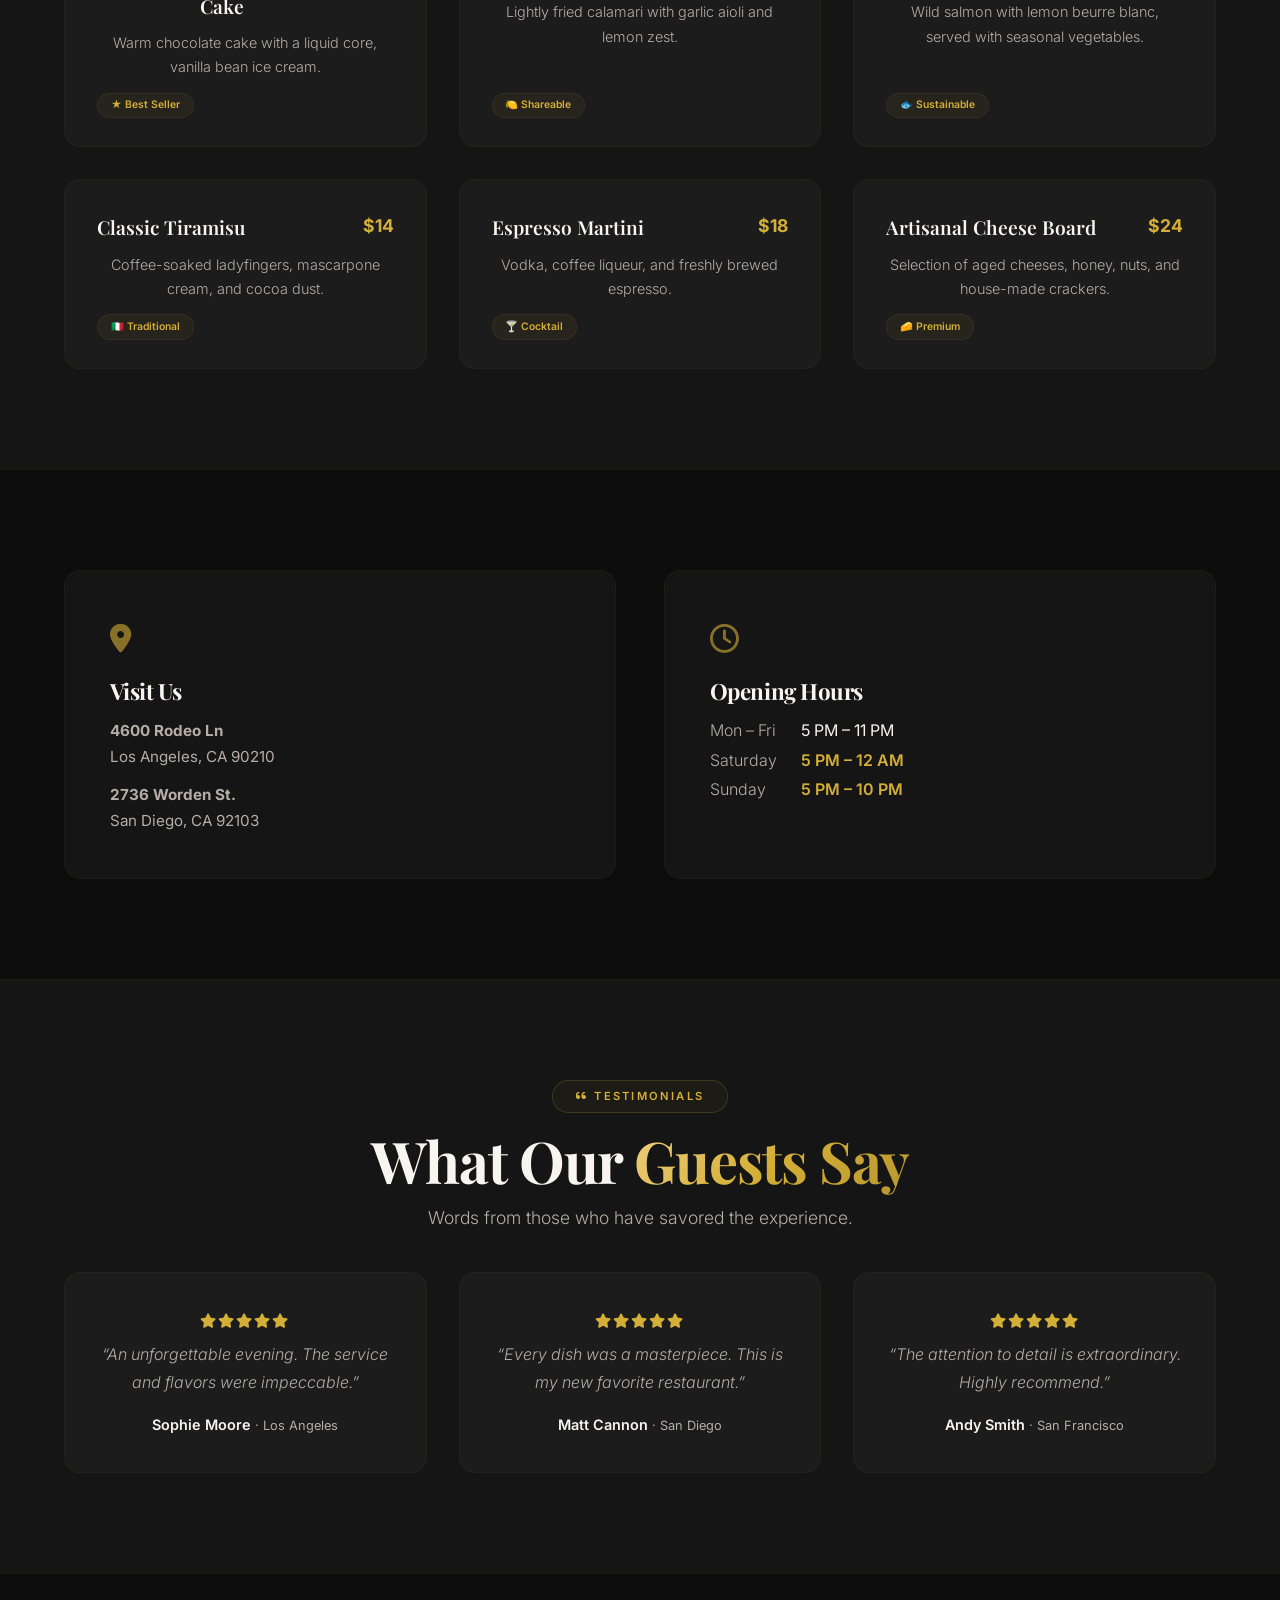
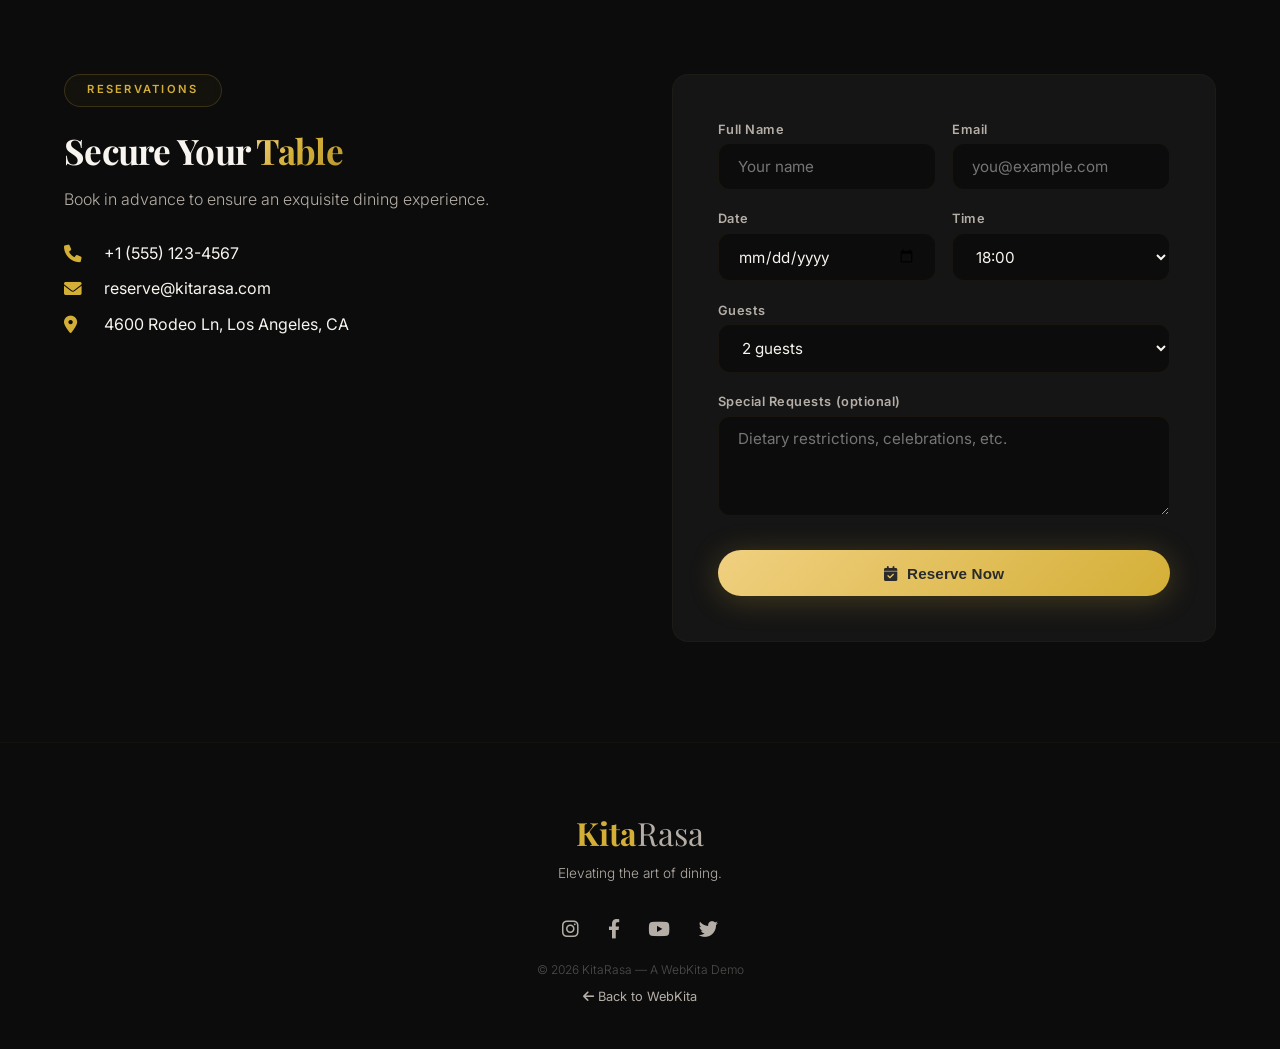
==== commit 37737180: "Update print statement from 'Hello' to 'Goodbye'" ====
--- a/demo-restoran.html
+++ b/demo-restoran.html
@@ -3,18 +3,20 @@
 <head>
     <meta charset="UTF-8" />
     <meta name="viewport" content="width=device-width, initial-scale=1.0" />
-    <title>KitaRasa · Demo Restoran</title>
+    <title>KitaRasa · Fine Dining</title>
 
     <!-- Google Fonts -->
     <link rel="preconnect" href="https://fonts.googleapis.com" />
     <link rel="preconnect" href="https://fonts.gstatic.com" crossorigin />
-    <link href="https://fonts.googleapis.com/css2?family=Playfair+Display:ital,wght@0,400;0,700;1,400&family=Inter:opsz,wght@14..32,300;14..32,400;14..32,500;14..32,600;14..32,700&display=swap" rel="stylesheet" />
+    <link href="https://fonts.googleapis.com/css2?family=Playfair+Display:ital,wght@0,400;0,600;0,700;1,400;1,600&family=Inter:opsz,wght@14..32,300;14..32,400;14..32,500;14..32,600;14..32,700&display=swap" rel="stylesheet" />
 
     <!-- Font Awesome -->
     <link rel="stylesheet" href="https://cdnjs.cloudflare.com/ajax/libs/font-awesome/6.0.0-beta3/css/all.min.css" />
 
     <style>
-        /* ===== RESET & VARIABLES ===== */
+        /* ============================================
+                   RESET & VARIABLES (PREMIUM)
+                ============================================ */
         * {
             margin: 0;
             padding: 0;
@@ -22,17 +24,22 @@
         }
 
         :root {
-            --bg-dark: #0a0a0a;
-            --bg-card: #141414;
-            --gold: #d4a373;
-            --gold-light: #e9c9a8;
-            --gold-glow: rgba(212, 163, 115, 0.2);
-            --text-light: #f5f0eb;
-            --text-muted: #b0a8a0;
-            --border-gold: rgba(212, 163, 115, 0.3);
-            --radius: 16px;
-            --transition: 0.3s cubic-bezier(0.25, 0.46, 0.45, 0.94);
-            --shadow-card: 0 20px 40px -12px rgba(0, 0, 0, 0.6);
+            --bg-primary: #0c0c0c;
+            --bg-secondary: #151515;
+            --bg-card: #1c1c1c;
+            --gold: #d4af37;
+            --gold-light: #f0d080;
+            --gold-dark: #b8962e;
+            --gold-glow: rgba(212, 175, 55, 0.15);
+            --text-light: #f8f4ef;
+            --text-muted: #b5aea7;
+            --text-dark: #2a2a2a;
+            --border-gold: rgba(212, 175, 55, 0.2);
+            --shadow-card: 0 30px 60px -20px rgba(0, 0, 0, 0.8);
+            --shadow-gold: 0 10px 40px rgba(212, 175, 55, 0.08);
+            --radius-lg: 24px;
+            --radius-md: 16px;
+            --transition: 0.4s cubic-bezier(0.25, 0.46, 0.45, 0.94);
         }
 
         html {
@@ -41,9 +48,10 @@
 
         body {
             font-family: 'Inter', sans-serif;
-            background-color: var(--bg-dark);
+            background: var(--bg-primary);
             color: var(--text-light);
             line-height: 1.6;
+            -webkit-font-smoothing: antialiased;
         }
 
         .container {
@@ -53,41 +61,51 @@
         }
 
         section {
-            padding: 80px 0;
-        }
-
-        /* ===== TYPOGRAPHY ===== */
+            padding: 100px 0;
+        }
+
+        /* ============================================
+                   TYPOGRAPHY
+                ============================================ */
         .heading-serif {
             font-family: 'Playfair Display', serif;
             font-weight: 700;
             letter-spacing: -0.02em;
         }
 
+        .heading-serif-italic {
+            font-family: 'Playfair Display', serif;
+            font-weight: 400;
+            font-style: italic;
+        }
+
         .section-tag {
             display: inline-block;
             font-size: 0.7rem;
             font-weight: 600;
-            letter-spacing: 0.15em;
+            letter-spacing: 0.2em;
             text-transform: uppercase;
             color: var(--gold);
             border: 1px solid var(--border-gold);
-            padding: 0.3rem 1.2rem;
+            padding: 0.4rem 1.4rem;
             border-radius: 40px;
             margin-bottom: 1rem;
-            background: rgba(212, 163, 115, 0.06);
+            background: rgba(212, 175, 55, 0.04);
+            backdrop-filter: blur(4px);
         }
 
         .section-title {
-            font-size: clamp(2rem, 4.5vw, 3.2rem);
-            line-height: 1.15;
+            font-size: clamp(2.2rem, 5vw, 3.6rem);
+            line-height: 1.1;
             margin-bottom: 0.75rem;
         }
 
         .section-subtitle {
-            font-size: 1.05rem;
+            font-size: 1.1rem;
             color: var(--text-muted);
             max-width: 600px;
             margin: 0 auto 2.5rem auto;
+            font-weight: 300;
         }
 
         .text-center {
@@ -98,123 +116,163 @@
             color: var(--gold);
         }
 
-        /* ===== BUTTONS ===== */
+        .gold-gradient {
+            background: linear-gradient(135deg, var(--gold-light), var(--gold), var(--gold-dark));
+            -webkit-background-clip: text;
+            -webkit-text-fill-color: transparent;
+            background-clip: text;
+        }
+
+        /* ============================================
+                   BUTTONS (Premium)
+                ============================================ */
         .btn-primary {
             display: inline-flex;
             align-items: center;
-            gap: 8px;
-            background: var(--gold);
-            color: #0a0a0a;
+            gap: 10px;
+            background: linear-gradient(135deg, var(--gold-light), var(--gold));
+            color: var(--text-dark);
             font-weight: 700;
             font-size: 0.95rem;
-            padding: 0.85rem 2.4rem;
+            padding: 0.9rem 2.6rem;
             border-radius: 60px;
             border: none;
             cursor: pointer;
             transition: var(--transition);
             text-decoration: none;
-            box-shadow: 0 4px 20px rgba(212, 163, 115, 0.25);
+            box-shadow: 0 4px 30px rgba(212, 175, 55, 0.25);
+            letter-spacing: 0.01em;
         }
 
         .btn-primary:hover {
-            background: var(--gold-light);
-            transform: translateY(-2px);
-            box-shadow: 0 8px 32px rgba(212, 163, 115, 0.35);
+            transform: translateY(-3px) scale(1.02);
+            box-shadow: 0 8px 40px rgba(212, 175, 55, 0.4);
         }
 
         .btn-outline {
             display: inline-flex;
             align-items: center;
-            gap: 8px;
+            gap: 10px;
             background: transparent;
             color: var(--text-light);
             font-weight: 600;
             font-size: 0.95rem;
-            padding: 0.85rem 2.4rem;
+            padding: 0.9rem 2.6rem;
             border-radius: 60px;
             border: 1.5px solid var(--border-gold);
             cursor: pointer;
             transition: var(--transition);
             text-decoration: none;
+            backdrop-filter: blur(4px);
         }
 
         .btn-outline:hover {
-            background: var(--gold);
-            color: #0a0a0a;
+            background: rgba(212, 175, 55, 0.08);
             border-color: var(--gold);
-            transform: translateY(-2px);
+            transform: translateY(-3px);
+            box-shadow: 0 8px 30px rgba(212, 175, 55, 0.05);
         }
 
         .btn-small {
-            padding: 0.5rem 1.4rem;
+            padding: 0.5rem 1.6rem;
             font-size: 0.8rem;
         }
 
-        /* ===== NAVBAR (kecil, khusus demo) ===== */
-        .navbar-demo {
+        /* ============================================
+                   NAVBAR
+                ============================================ */
+        .navbar-premium {
             position: fixed;
             top: 0;
             left: 0;
             right: 0;
             z-index: 999;
-            padding: 0.8rem 0;
-            background: rgba(10, 10, 10, 0.8);
-            backdrop-filter: blur(16px);
-            border-bottom: 1px solid rgba(212, 163, 115, 0.08);
-        }
-
-        .navbar-demo .container {
+            padding: 1rem 0;
+            background: rgba(12, 12, 12, 0.7);
+            backdrop-filter: blur(20px) saturate(180%);
+            border-bottom: 1px solid rgba(212, 175, 55, 0.06);
+            transition: var(--transition);
+        }
+
+        .navbar-premium.scrolled {
+            background: rgba(12, 12, 12, 0.92);
+            border-bottom-color: rgba(212, 175, 55, 0.12);
+            box-shadow: 0 4px 40px rgba(0, 0, 0, 0.5);
+        }
+
+        .navbar-premium .container {
             display: flex;
             align-items: center;
             justify-content: space-between;
         }
 
-        .navbar-demo .logo {
+        .navbar-premium .logo {
             font-family: 'Playfair Display', serif;
-            font-size: 1.6rem;
+            font-size: 1.8rem;
             font-weight: 700;
             color: var(--gold);
             text-decoration: none;
-        }
-
-        .navbar-demo .logo span {
+            letter-spacing: -0.02em;
+        }
+
+        .navbar-premium .logo span {
             color: var(--text-light);
             font-weight: 300;
         }
 
-        .navbar-demo .nav-links {
+        .navbar-premium .nav-links {
             display: flex;
             align-items: center;
-            gap: 2rem;
+            gap: 2.5rem;
             list-style: none;
         }
 
-        .navbar-demo .nav-links a {
+        .navbar-premium .nav-links a {
             color: var(--text-muted);
             text-decoration: none;
             font-size: 0.85rem;
             font-weight: 500;
             transition: var(--transition);
-        }
-
-        .navbar-demo .nav-links a:hover {
+            position: relative;
+        }
+
+        .navbar-premium .nav-links a::after {
+            content: '';
+            position: absolute;
+            bottom: -4px;
+            left: 0;
+            width: 0;
+            height: 2px;
+            background: var(--gold);
+            transition: var(--transition);
+        }
+
+        .navbar-premium .nav-links a:hover {
             color: var(--text-light);
         }
-
-        .navbar-demo .nav-links .btn-nav {
-            background: var(--gold);
-            color: #0a0a0a;
-            padding: 0.4rem 1.4rem;
+        .navbar-premium .nav-links a:hover::after {
+            width: 100%;
+        }
+
+        .navbar-premium .nav-links .btn-nav {
+            background: linear-gradient(135deg, var(--gold-light), var(--gold));
+            color: var(--text-dark);
+            padding: 0.5rem 1.8rem;
             border-radius: 40px;
             font-weight: 700;
-        }
-
-        .navbar-demo .nav-links .btn-nav:hover {
-            background: var(--gold-light);
-        }
-
-        /* Hamburger (mobile) */
-        .nav-toggle-demo {
+            border: none;
+        }
+
+        .navbar-premium .nav-links .btn-nav::after {
+            display: none;
+        }
+
+        .navbar-premium .nav-links .btn-nav:hover {
+            transform: scale(1.05);
+        }
+
+        /* Hamburger */
+        .nav-toggle-premium {
             display: none;
             flex-direction: column;
             gap: 5px;
@@ -224,390 +282,491 @@
             padding: 4px;
         }
 
-        .nav-toggle-demo span {
+        .nav-toggle-premium span {
             display: block;
-            width: 26px;
+            width: 28px;
             height: 2px;
             background: var(--text-light);
             border-radius: 4px;
             transition: var(--transition);
         }
 
-        /* ===== HERO ===== */
-        .hero-resto {
+        /* ============================================
+                   HERO (Premium)
+                ============================================ */
+        .hero-premium {
             min-height: 100vh;
             display: flex;
             align-items: center;
             background:
-                radial-gradient(ellipse at 20% 30%, rgba(212, 163, 115, 0.08) 0%, transparent 60%),
-                radial-gradient(ellipse at 80% 70%, rgba(212, 163, 115, 0.04) 0%, transparent 50%),
-                var(--bg-dark);
+                radial-gradient(ellipse at 20% 30%, rgba(212, 175, 55, 0.06) 0%, transparent 60%),
+                radial-gradient(ellipse at 80% 70%, rgba(212, 175, 55, 0.03) 0%, transparent 50%),
+                var(--bg-primary);
             padding-top: 80px;
             position: relative;
             overflow: hidden;
         }
 
-        .hero-resto::before {
+        .hero-premium::before {
             content: '';
             position: absolute;
-            top: -20%;
+            top: -30%;
             right: -10%;
-            width: 500px;
-            height: 500px;
-            background: radial-gradient(circle, rgba(212, 163, 115, 0.03) 0%, transparent 70%);
+            width: 700px;
+            height: 700px;
+            background: radial-gradient(circle, rgba(212, 175, 55, 0.03) 0%, transparent 70%);
             border-radius: 50%;
             pointer-events: none;
         }
 
-        .hero-resto-grid {
+        .hero-premium-grid {
             display: grid;
             grid-template-columns: 1fr 1fr;
-            gap: 4rem;
+            gap: 5rem;
             align-items: center;
             position: relative;
             z-index: 2;
         }
 
-        .hero-resto-content {
-            max-width: 600px;
-        }
-
-        .hero-resto-content .badge {
-            display: inline-block;
-            background: rgba(212, 163, 115, 0.1);
+        .hero-premium-content {
+            max-width: 620px;
+        }
+
+        .hero-premium-content .badge {
+            display: inline-flex;
+            align-items: center;
+            gap: 8px;
+            background: rgba(212, 175, 55, 0.06);
             border: 1px solid var(--border-gold);
-            padding: 0.3rem 1.2rem;
+            padding: 0.3rem 1.2rem 0.3rem 0.8rem;
             border-radius: 40px;
             font-size: 0.7rem;
             font-weight: 600;
-            letter-spacing: 0.12em;
+            letter-spacing: 0.1em;
             text-transform: uppercase;
             color: var(--gold);
             margin-bottom: 1.5rem;
-        }
-
-        .hero-resto-content h1 {
-            font-size: clamp(2.8rem, 6vw, 4.5rem);
+            backdrop-filter: blur(4px);
+        }
+
+        .hero-premium-content .badge i {
+            font-size: 0.6rem;
+        }
+
+        .hero-premium-content h1 {
+            font-size: clamp(3rem, 7vw, 5rem);
             line-height: 1.05;
             margin-bottom: 1.5rem;
         }
 
-        .hero-resto-content h1 .highlight {
-            background: linear-gradient(135deg, var(--gold), var(--gold-light));
+        .hero-premium-content h1 .highlight {
+            background: linear-gradient(135deg, var(--gold-light), var(--gold), var(--gold-dark));
             -webkit-background-clip: text;
             -webkit-text-fill-color: transparent;
             background-clip: text;
         }
 
-        .hero-resto-content p {
-            font-size: 1.1rem;
-            color: var(--text-muted);
-            max-width: 440px;
-            margin-bottom: 2rem;
+        .hero-premium-content p {
+            font-size: 1.15rem;
+            color: var(--text-muted);
+            max-width: 480px;
+            margin-bottom: 2.5rem;
             line-height: 1.8;
-        }
-
-        .hero-resto-content .hero-buttons {
+            font-weight: 300;
+        }
+
+        .hero-premium-content .hero-buttons {
             display: flex;
             flex-wrap: wrap;
             gap: 1rem;
         }
 
-        .hero-resto-image {
+        .hero-premium-image {
             display: flex;
             justify-content: center;
             align-items: center;
         }
 
-        .hero-resto-image .image-placeholder {
+        .hero-premium-image .image-frame {
             width: 100%;
-            max-width: 480px;
+            max-width: 520px;
             aspect-ratio: 4/3;
             background:
-                radial-gradient(ellipse at 30% 40%, rgba(212, 163, 115, 0.1) 0%, transparent 60%),
-                var(--bg-card);
-            border-radius: var(--radius);
+                radial-gradient(ellipse at 40% 30%, rgba(212, 175, 55, 0.08) 0%, transparent 60%),
+                var(--bg-secondary);
+            border-radius: var(--radius-lg);
             border: 1px solid var(--border-gold);
             display: flex;
             flex-direction: column;
             align-items: center;
             justify-content: center;
-            padding: 2rem;
+            padding: 2.5rem;
             text-align: center;
             box-shadow: var(--shadow-card);
-        }
-
-        .hero-resto-image .image-placeholder i {
-            font-size: 4rem;
-            color: var(--gold);
-            opacity: 0.4;
+            position: relative;
+            overflow: hidden;
+        }
+
+        .hero-premium-image .image-frame::after {
+            content: '';
+            position: absolute;
+            top: -50%;
+            left: -50%;
+            width: 200%;
+            height: 200%;
+            background: conic-gradient(from 0deg, transparent, rgba(212, 175, 55, 0.02), transparent, rgba(212, 175, 55, 0.02), transparent);
+            animation: rotateGlow 20s linear infinite;
+            pointer-events: none;
+        }
+
+        @keyframes rotateGlow {
+            to {
+                transform: rotate(360deg);
+            }
+        }
+
+        .hero-premium-image .image-frame i {
+            font-size: 5rem;
+            color: var(--gold);
+            opacity: 0.3;
             margin-bottom: 1rem;
-        }
-
-        .hero-resto-image .image-placeholder p {
-            color: var(--text-muted);
-            font-size: 0.9rem;
-        }
-
-        /* ===== MENU ===== */
-        .section-menu {
-            background: var(--bg-card);
-            border-top: 1px solid rgba(212, 163, 115, 0.04);
-            border-bottom: 1px solid rgba(212, 163, 115, 0.04);
-        }
-
-        .menu-tabs {
+            position: relative;
+            z-index: 1;
+        }
+
+        .hero-premium-image .image-frame p {
+            color: var(--text-muted);
+            font-size: 0.95rem;
+            position: relative;
+            z-index: 1;
+        }
+
+        .hero-premium-image .image-frame .label-dish {
+            position: relative;
+            z-index: 1;
+            margin-top: 1rem;
+            background: rgba(212, 175, 55, 0.08);
+            padding: 0.3rem 1.2rem;
+            border-radius: 40px;
+            font-size: 0.7rem;
+            color: var(--gold);
+            border: 1px solid var(--border-gold);
+        }
+
+        /* ============================================
+                   MENU (Premium)
+                ============================================ */
+        .section-menu-premium {
+            background: var(--bg-secondary);
+            border-top: 1px solid rgba(212, 175, 55, 0.04);
+            border-bottom: 1px solid rgba(212, 175, 55, 0.04);
+        }
+
+        .menu-tabs-premium {
             display: flex;
             justify-content: center;
             flex-wrap: wrap;
             gap: 0.5rem;
-            margin-bottom: 2.5rem;
-        }
-
-        .menu-tabs button {
+            margin-bottom: 3rem;
+        }
+
+        .menu-tabs-premium button {
             background: transparent;
-            border: 1px solid rgba(212, 163, 115, 0.15);
-            color: var(--text-muted);
-            padding: 0.5rem 1.8rem;
+            border: 1px solid rgba(212, 175, 55, 0.1);
+            color: var(--text-muted);
+            padding: 0.5rem 2rem;
             border-radius: 40px;
             font-family: 'Inter', sans-serif;
             font-weight: 600;
-            font-size: 0.85rem;
+            font-size: 0.8rem;
             cursor: pointer;
             transition: var(--transition);
-        }
-
-        .menu-tabs button:hover,
-        .menu-tabs button.active {
-            background: var(--gold);
-            color: #0a0a0a;
+            letter-spacing: 0.04em;
+        }
+
+        .menu-tabs-premium button:hover {
+            color: var(--text-light);
+            border-color: var(--border-gold);
+        }
+
+        .menu-tabs-premium button.active {
+            background: linear-gradient(135deg, var(--gold-light), var(--gold));
+            color: var(--text-dark);
             border-color: var(--gold);
-        }
-
-        .menu-grid {
+            box-shadow: 0 4px 20px rgba(212, 175, 55, 0.2);
+        }
+
+        .menu-grid-premium {
             display: grid;
-            grid-template-columns: repeat(auto-fit, minmax(260px, 1fr));
-            gap: 1.5rem;
-        }
-
-        .menu-item-card {
-            background: var(--bg-dark);
-            border-radius: var(--radius);
-            padding: 1.8rem;
-            border: 1px solid rgba(212, 163, 115, 0.04);
+            grid-template-columns: repeat(auto-fit, minmax(300px, 1fr));
+            gap: 2rem;
+        }
+
+        .menu-item-premium {
+            background: var(--bg-card);
+            border-radius: var(--radius-md);
+            padding: 2rem 2rem 1.8rem;
+            border: 1px solid rgba(212, 175, 55, 0.04);
             transition: var(--transition);
             display: flex;
             flex-direction: column;
-        }
-
-        .menu-item-card:hover {
+            position: relative;
+            overflow: hidden;
+        }
+
+        .menu-item-premium::before {
+            content: '';
+            position: absolute;
+            top: 0;
+            left: 0;
+            right: 0;
+            height: 3px;
+            background: linear-gradient(90deg, transparent, var(--gold), transparent);
+            opacity: 0;
+            transition: var(--transition);
+        }
+
+        .menu-item-premium:hover::before {
+            opacity: 1;
+        }
+
+        .menu-item-premium:hover {
+            transform: translateY(-6px);
             border-color: var(--border-gold);
-            transform: translateY(-4px);
             box-shadow: var(--shadow-card);
         }
 
-        .menu-item-card .item-header {
+        .menu-item-premium .item-header {
             display: flex;
             justify-content: space-between;
             align-items: flex-start;
             margin-bottom: 0.3rem;
         }
 
-        .menu-item-card .item-name {
+        .menu-item-premium .item-name {
             font-family: 'Playfair Display', serif;
+            font-size: 1.2rem;
+            font-weight: 600;
+        }
+
+        .menu-item-premium .item-price {
+            font-weight: 700;
+            color: var(--gold);
             font-size: 1.1rem;
-            font-weight: 700;
-        }
-
-        .menu-item-card .item-price {
-            font-weight: 700;
-            color: var(--gold);
-            font-size: 1.05rem;
-        }
-
-        .menu-item-card .item-desc {
+            white-space: nowrap;
+            margin-left: 1rem;
+        }
+
+        .menu-item-premium .item-desc {
             color: var(--text-muted);
             font-size: 0.9rem;
-            line-height: 1.6;
+            line-height: 1.7;
             flex-grow: 1;
-        }
-
-        .menu-item-card .item-tag {
-            display: inline-block;
-            margin-top: 0.75rem;
-            font-size: 0.7rem;
+            margin: 0.3rem 0 0.8rem;
+            font-weight: 300;
+        }
+
+        .menu-item-premium .item-tag {
+            display: inline-flex;
+            align-items: center;
+            gap: 6px;
+            align-self: flex-start;
+            font-size: 0.65rem;
             font-weight: 600;
             color: var(--gold);
-            background: rgba(212, 163, 115, 0.08);
-            padding: 0.15rem 0.8rem;
+            background: rgba(212, 175, 55, 0.06);
+            padding: 0.2rem 0.8rem;
             border-radius: 40px;
-            align-self: flex-start;
-        }
-
-        /* ===== INFO (Lokasi & Jam) ===== */
-        .section-info {
-            background: var(--bg-dark);
-        }
-
-        .info-grid {
+            border: 1px solid rgba(212, 175, 55, 0.08);
+        }
+
+        /* ============================================
+                   INFO (Lokasi & Jam) Premium
+                ============================================ */
+        .section-info-premium {
+            background: var(--bg-primary);
+        }
+
+        .info-grid-premium {
             display: grid;
             grid-template-columns: 1fr 1fr;
             gap: 3rem;
         }
 
-        .info-card {
-            background: var(--bg-card);
-            border-radius: var(--radius);
-            padding: 2.5rem;
-            border: 1px solid rgba(212, 163, 115, 0.04);
+        .info-card-premium {
+            background: var(--bg-secondary);
+            border-radius: var(--radius-md);
+            padding: 2.8rem;
+            border: 1px solid rgba(212, 175, 55, 0.04);
             transition: var(--transition);
-        }
-
-        .info-card:hover {
+            backdrop-filter: blur(4px);
+        }
+
+        .info-card-premium:hover {
             border-color: var(--border-gold);
-            box-shadow: var(--shadow-card);
-        }
-
-        .info-card .card-icon {
-            font-size: 1.6rem;
+            box-shadow: var(--shadow-gold);
+            transform: translateY(-4px);
+        }
+
+        .info-card-premium .card-icon {
+            font-size: 1.8rem;
             color: var(--gold);
             margin-bottom: 0.75rem;
-            opacity: 0.7;
-        }
-
-        .info-card h3 {
+            opacity: 0.6;
+        }
+
+        .info-card-premium h3 {
             font-family: 'Playfair Display', serif;
-            font-size: 1.3rem;
+            font-size: 1.4rem;
             margin-bottom: 0.5rem;
         }
 
-        .info-card p {
+        .info-card-premium p {
             color: var(--text-muted);
             font-size: 0.95rem;
             line-height: 1.7;
         }
 
-        .info-card .hours-grid {
+        .info-card-premium .hours-grid {
             display: grid;
             grid-template-columns: auto 1fr;
             gap: 0.25rem 1.5rem;
             margin-top: 0.5rem;
         }
 
-        .info-card .hours-grid .day {
-            color: var(--text-muted);
-        }
-        .info-card .hours-grid .time {
+        .info-card-premium .hours-grid .day {
+            color: var(--text-muted);
+            font-weight: 300;
+        }
+        .info-card-premium .hours-grid .time {
             color: var(--text-light);
-        }
-        .info-card .hours-grid .time.gold {
-            color: var(--gold);
-        }
-
-        /* ===== TESTIMONIAL ===== */
-        .section-testimoni {
+            font-weight: 400;
+        }
+        .info-card-premium .hours-grid .time.gold {
+            color: var(--gold);
+            font-weight: 600;
+        }
+
+        /* ============================================
+                   TESTIMONI Premium
+                ============================================ */
+        .section-testimoni-premium {
+            background: var(--bg-secondary);
+            border-top: 1px solid rgba(212, 175, 55, 0.04);
+            border-bottom: 1px solid rgba(212, 175, 55, 0.04);
+        }
+
+        .testimoni-grid-premium {
+            display: grid;
+            grid-template-columns: repeat(auto-fit, minmax(280px, 1fr));
+            gap: 2rem;
+        }
+
+        .testimoni-card-premium {
             background: var(--bg-card);
-            border-top: 1px solid rgba(212, 163, 115, 0.04);
-            border-bottom: 1px solid rgba(212, 163, 115, 0.04);
-        }
-
-        .testimoni-grid {
-            display: grid;
-            grid-template-columns: repeat(auto-fit, minmax(260px, 1fr));
-            gap: 2rem;
-        }
-
-        .testimoni-card {
-            background: var(--bg-dark);
-            border-radius: var(--radius);
-            padding: 2rem;
-            border: 1px solid rgba(212, 163, 115, 0.04);
-        }
-
-        .testimoni-card .stars {
+            border-radius: var(--radius-md);
+            padding: 2.2rem 2rem;
+            border: 1px solid rgba(212, 175, 55, 0.04);
+            transition: var(--transition);
+        }
+
+        .testimoni-card-premium:hover {
+            border-color: var(--border-gold);
+            transform: translateY(-4px);
+            box-shadow: var(--shadow-gold);
+        }
+
+        .testimoni-card-premium .stars {
             color: var(--gold);
             letter-spacing: 2px;
             margin-bottom: 0.5rem;
-        }
-
-        .testimoni-card blockquote {
+            font-size: 0.9rem;
+        }
+
+        .testimoni-card-premium blockquote {
             font-style: italic;
             color: var(--text-muted);
-            line-height: 1.7;
+            line-height: 1.8;
             margin-bottom: 1rem;
-        }
-
-        .testimoni-card .author {
+            font-weight: 300;
+        }
+
+        .testimoni-card-premium .author {
             font-weight: 600;
             font-size: 0.9rem;
         }
-        .testimoni-card .author span {
+        .testimoni-card-premium .author span {
             font-weight: 400;
             color: var(--text-muted);
             font-size: 0.8rem;
         }
 
-        /* ===== RESERVASI / KONTAK ===== */
-        .section-reservasi {
-            background: var(--bg-dark);
-        }
-
-        .reservasi-wrap {
+        /* ============================================
+                   RESERVASI Premium
+                ============================================ */
+        .section-reservasi-premium {
+            background: var(--bg-primary);
+        }
+
+        .reservasi-wrap-premium {
             display: grid;
             grid-template-columns: 1fr 1fr;
-            gap: 3rem;
+            gap: 4rem;
             align-items: start;
         }
 
-        .reservasi-info h3 {
+        .reservasi-info-premium h3 {
             font-family: 'Playfair Display', serif;
-            font-size: 2rem;
+            font-size: 2.2rem;
             margin-bottom: 0.5rem;
         }
 
-        .reservasi-info p {
-            color: var(--text-muted);
-            margin-bottom: 1.5rem;
-        }
-
-        .reservasi-info .detail {
+        .reservasi-info-premium p {
+            color: var(--text-muted);
+            margin-bottom: 1.8rem;
+            font-weight: 300;
+        }
+
+        .reservasi-info-premium .detail {
             display: flex;
             align-items: center;
             gap: 1rem;
             margin-bottom: 0.6rem;
         }
 
-        .reservasi-info .detail i {
+        .reservasi-info-premium .detail i {
             width: 24px;
             color: var(--gold);
-        }
-
-        .reservasi-form {
-            background: var(--bg-card);
-            padding: 2.5rem;
-            border-radius: var(--radius);
-            border: 1px solid rgba(212, 163, 115, 0.04);
-        }
-
-        .reservasi-form .form-group {
+            font-size: 1.1rem;
+        }
+
+        .reservasi-form-premium {
+            background: var(--bg-secondary);
+            padding: 2.8rem;
+            border-radius: var(--radius-md);
+            border: 1px solid rgba(212, 175, 55, 0.04);
+        }
+
+        .reservasi-form-premium .form-group {
             margin-bottom: 1.2rem;
         }
 
-        .reservasi-form label {
+        .reservasi-form-premium label {
             display: block;
             font-size: 0.8rem;
             font-weight: 600;
             color: var(--text-muted);
             margin-bottom: 0.2rem;
-        }
-
-        .reservasi-form input,
-        .reservasi-form select,
-        .reservasi-form textarea {
+            letter-spacing: 0.04em;
+        }
+
+        .reservasi-form-premium input,
+        .reservasi-form-premium select,
+        .reservasi-form-premium textarea {
             width: 100%;
             padding: 0.8rem 1.2rem;
-            background: var(--bg-dark);
-            border: 1px solid rgba(212, 163, 115, 0.08);
+            background: var(--bg-primary);
+            border: 1px solid rgba(212, 175, 55, 0.06);
             border-radius: 12px;
             color: var(--text-light);
             font-family: 'Inter', sans-serif;
@@ -615,213 +774,240 @@
             transition: var(--transition);
         }
 
-        .reservasi-form input:focus,
-        .reservasi-form select:focus,
-        .reservasi-form textarea:focus {
+        .reservasi-form-premium input:focus,
+        .reservasi-form-premium select:focus,
+        .reservasi-form-premium textarea:focus {
             outline: none;
             border-color: var(--gold);
-            box-shadow: 0 0 0 3px rgba(212, 163, 115, 0.1);
-        }
-
-        .reservasi-form textarea {
+            box-shadow: 0 0 0 3px rgba(212, 175, 55, 0.06);
+        }
+
+        .reservasi-form-premium textarea {
             min-height: 100px;
             resize: vertical;
         }
 
-        .reservasi-form .form-row {
+        .reservasi-form-premium .form-row {
             display: grid;
             grid-template-columns: 1fr 1fr;
             gap: 1rem;
         }
 
-        /* ===== FOOTER ===== */
-        .footer-demo {
-            padding: 3rem 0 2rem;
-            background: var(--bg-dark);
-            border-top: 1px solid rgba(212, 163, 115, 0.04);
+        .reservasi-form-premium .btn-primary {
+            width: 100%;
+            justify-content: center;
+            margin-top: 0.5rem;
+        }
+
+        #resSuccessPremium {
+            display: none;
+            margin-top: 1rem;
+            color: var(--gold);
             text-align: center;
-        }
-
-        .footer-demo .logo-foot {
+            font-weight: 500;
+        }
+
+        #resSuccessPremium.show {
+            display: block;
+        }
+
+        /* ============================================
+                   FOOTER Premium
+                ============================================ */
+        .footer-premium {
+            padding: 4rem 0 2.5rem;
+            background: var(--bg-primary);
+            border-top: 1px solid rgba(212, 175, 55, 0.04);
+            text-align: center;
+        }
+
+        .footer-premium .logo-foot {
             font-family: 'Playfair Display', serif;
-            font-size: 1.8rem;
+            font-size: 2rem;
             font-weight: 700;
             color: var(--gold);
         }
 
-        .footer-demo .logo-foot span {
+        .footer-premium .logo-foot span {
             color: var(--text-muted);
             font-weight: 300;
         }
 
-        .footer-demo p {
+        .footer-premium p {
             color: var(--text-muted);
             font-size: 0.85rem;
             margin-top: 0.3rem;
-        }
-
-        .footer-demo .socials {
+            font-weight: 300;
+        }
+
+        .footer-premium .socials {
             display: flex;
             justify-content: center;
-            gap: 1.5rem;
-            margin: 1.5rem 0;
-        }
-
-        .footer-demo .socials a {
-            color: var(--text-muted);
-            font-size: 1.1rem;
+            gap: 1.8rem;
+            margin: 1.8rem 0 1rem;
+        }
+
+        .footer-premium .socials a {
+            color: var(--text-muted);
+            font-size: 1.2rem;
             transition: var(--transition);
         }
 
-        .footer-demo .socials a:hover {
+        .footer-premium .socials a:hover {
             color: var(--gold);
             transform: translateY(-3px);
         }
 
-        /* ===== RESPONSIVE ===== */
+        .footer-premium .back-link {
+            display: inline-block;
+            margin-top: 0.5rem;
+            color: var(--text-muted);
+            font-size: 0.8rem;
+            text-decoration: none;
+            transition: var(--transition);
+        }
+
+        .footer-premium .back-link:hover {
+            color: var(--gold);
+        }
+
+        /* ============================================
+                   RESPONSIVE
+                ============================================ */
         @media (max-width: 1024px) {
-            .hero-resto-grid {
+            .hero-premium-grid {
+                gap: 3rem;
+            }
+            .reservasi-wrap-premium {
                 gap: 2.5rem;
             }
-            .reservasi-wrap {
-                gap: 2rem;
-            }
         }
 
         @media (max-width: 900px) {
-            .navbar-demo .nav-links {
+            .navbar-premium .nav-links {
                 display: none;
                 flex-direction: column;
                 position: absolute;
                 top: 100%;
                 left: 0;
                 right: 0;
-                background: rgba(10, 10, 10, 0.98);
-                backdrop-filter: blur(16px);
+                background: rgba(12, 12, 12, 0.98);
+                backdrop-filter: blur(20px);
                 padding: 2rem 1.5rem;
-                border-radius: 0 0 var(--radius) var(--radius);
-                border: 1px solid rgba(212, 163, 115, 0.04);
-                gap: 1.2rem;
-            }
-
-            .navbar-demo .nav-links.open {
+                border-radius: 0 0 var(--radius-md) var(--radius-md);
+                border: 1px solid rgba(212, 175, 55, 0.04);
+                gap: 1.5rem;
+            }
+
+            .navbar-premium .nav-links.open {
                 display: flex;
             }
 
-            .nav-toggle-demo {
+            .nav-toggle-premium {
                 display: flex;
             }
 
-            .hero-resto-grid {
+            .hero-premium-grid {
                 grid-template-columns: 1fr;
                 text-align: center;
             }
 
-            .hero-resto-content {
+            .hero-premium-content {
                 max-width: 100%;
             }
-            .hero-resto-content p {
+            .hero-premium-content p {
                 margin-left: auto;
                 margin-right: auto;
             }
-            .hero-resto-content .hero-buttons {
+            .hero-premium-content .hero-buttons {
                 justify-content: center;
             }
-            .hero-resto-image {
+            .hero-premium-image {
                 order: -1;
             }
-            .hero-resto-image .image-placeholder {
+            .hero-premium-image .image-frame {
                 max-width: 100%;
             }
 
-            .info-grid {
+            .info-grid-premium {
                 grid-template-columns: 1fr;
             }
 
-            .reservasi-wrap {
+            .reservasi-wrap-premium {
                 grid-template-columns: 1fr;
             }
-            .reservasi-info {
+            .reservasi-info-premium {
                 text-align: center;
             }
-            .reservasi-info .detail {
+            .reservasi-info-premium .detail {
                 justify-content: center;
             }
 
-            .menu-tabs {
-                gap: 0.3rem;
-            }
-            .menu-tabs button {
-                padding: 0.4rem 1rem;
-                font-size: 0.75rem;
-            }
-
-            .reservasi-form .form-row {
+            .reservasi-form-premium .form-row {
                 grid-template-columns: 1fr;
             }
-        }
-
-        @media (max-width: 480px) {
-            .hero-resto-content h1 {
-                font-size: 2.2rem;
-            }
+
+            .menu-grid-premium {
+                grid-template-columns: 1fr 1fr;
+            }
+        }
+
+        @media (max-width: 600px) {
+            .menu-grid-premium {
+                grid-template-columns: 1fr;
+            }
+
+            .hero-premium-content h1 {
+                font-size: 2.4rem;
+            }
+
+            .reservasi-form-premium {
+                padding: 1.8rem;
+            }
+
+            .info-card-premium {
+                padding: 1.8rem;
+            }
+
             .section-title {
                 font-size: 1.8rem;
             }
-            .reservasi-form {
-                padding: 1.5rem;
-            }
-            .info-card {
-                padding: 1.5rem;
-            }
-        }
-
-        /* ===== FADE UP ANIMATION ===== */
+        }
+
+        /* ============================================
+                   FADE UP ANIMATION
+                ============================================ */
         .fade-up {
             opacity: 0;
             transform: translateY(40px);
             transition: opacity 0.8s ease, transform 0.8s ease;
         }
+
         .fade-up.visible {
             opacity: 1;
             transform: translateY(0);
         }
-
-        /* ===== BACK TO WEBSITE ===== */
-        .back-link {
-            display: inline-block;
-            margin-top: 0.5rem;
-            color: var(--text-muted);
-            font-size: 0.8rem;
-            text-decoration: none;
-            transition: var(--transition);
-        }
-        .back-link:hover {
-            color: var(--gold);
-        }
-        .back-link i {
-            margin-right: 4px;
-        }
     </style>
 </head>
 
 <body>
 
-    <!-- ===== NAVBAR DEMO ===== -->
-    <nav class="navbar-demo" id="navbarDemo">
+    <!-- ===== NAVBAR PREMIUM ===== -->
+    <nav class="navbar-premium" id="navbarPremium">
         <div class="container">
             <a href="#" class="logo">Kita<span>Rasa</span></a>
 
-            <ul class="nav-links" id="navLinksDemo">
+            <ul class="nav-links" id="navLinksPremium">
                 <li><a href="#menu">Menu</a></li>
                 <li><a href="#info">Lokasi</a></li>
                 <li><a href="#testimoni">Testimoni</a></li>
                 <li><a href="#reservasi" class="btn-nav">Reservasi</a></li>
-                <!-- Tautan kembali ke WebKita -->
-                <li><a href="index.html" class="back-link"><i class="fas fa-arrow-left"></i> Kembali ke WebKita</a></li>
+                <li><a href="index.html" style="font-size:0.75rem; opacity:0.6;">
+                        <i class="fas fa-arrow-left"></i> WebKita
+                    </a></li>
             </ul>
 
-            <button class="nav-toggle-demo" id="navToggleDemo" aria-label="Toggle navigation">
+            <button class="nav-toggle-premium" id="navTogglePremium" aria-label="Toggle navigation">
                 <span></span>
                 <span></span>
                 <span></span>
@@ -829,122 +1015,121 @@
         </div>
     </nav>
 
-    <!-- ===== HERO ===== -->
-    <section class="hero-resto" id="home">
+    <!-- ===== HERO PREMIUM ===== -->
+    <section class="hero-premium" id="home">
         <div class="container">
-            <div class="hero-resto-grid">
-                <div class="hero-resto-content">
-                    <span class="badge"><i class="fas fa-star"></i> California's Finest</span>
+            <div class="hero-premium-grid">
+                <div class="hero-premium-content">
+                    <span class="badge"><i class="fas fa-star"></i> Fine Dining · Est. 2020</span>
                     <h1 class="heading-serif">
-                        The best food <br /><span class="highlight">experience</span> in California
+                        The <span class="highlight">Art</span> of<br />Fine Dining
                     </h1>
                     <p>
-                        Lorem ipsum dolor sit amet, consectetur adipiscing eli ut drak
-                        atempus sit euismod aliquet nec atyu mi a neque.
+                        Experience an exquisite culinary journey where every dish tells a story.
+                        Crafted with passion, served with elegance.
                     </p>
                     <div class="hero-buttons">
-                        <a href="#menu" class="btn-primary"><i class="fas fa-utensils"></i> Browse Menu</a>
-                        <a href="#reservasi" class="btn-outline"><i class="fas fa-calendar-check"></i> Reservasi</a>
+                        <a href="#menu" class="btn-primary"><i class="fas fa-utensils"></i> Explore Menu</a>
+                        <a href="#reservasi" class="btn-outline"><i class="fas fa-calendar-check"></i> Reserve Table</a>
                     </div>
                 </div>
 
-                <div class="hero-resto-image">
-                    <div class="image-placeholder">
-                        <i class="fas fa-utensils"></i>
-                        <p>Signature Dish<br /><span style="font-size:0.75rem; color:var(--text-muted);">— coming soon —</span></p>
+                <div class="hero-premium-image">
+                    <div class="image-frame">
+                        <i class="fas fa-plate-wheat"></i>
+                        <p>Signature Degustation</p>
+                        <span class="label-dish">✦ Chef's Selection</span>
                     </div>
                 </div>
             </div>
         </div>
     </section>
 
-    <!-- ===== MENU ===== -->
-    <section class="section-menu" id="menu">
+    <!-- ===== MENU PREMIUM ===== -->
+    <section class="section-menu-premium" id="menu">
         <div class="container text-center">
             <span class="section-tag">Our Menu</span>
-            <h2 class="section-title heading-serif">Browse our menu</h2>
+            <h2 class="section-title heading-serif">Curated for <span class="gold-gradient">Connoisseurs</span></h2>
             <p class="section-subtitle">
-                Lorem ipsum dolor sit amet consectetur adipiscing elit et diam eu semper auctor metus.
+                A selection of refined dishes, each crafted with the finest ingredients.
             </p>
 
-            <!-- Tabs -->
-            <div class="menu-tabs" id="menuTabs">
+            <div class="menu-tabs-premium" id="menuTabsPremium">
                 <button class="active" data-category="all">All</button>
                 <button data-category="starters">Starters</button>
-                <button data-category="main">Main Courses</button>
-                <button data-category="dessert">Desserts</button>
+                <button data-category="main">Main</button>
+                <button data-category="dessert">Dessert</button>
                 <button data-category="drinks">Drinks</button>
             </div>
 
-            <!-- Menu Items -->
-            <div class="menu-grid" id="menuGrid">
-                <!-- Items akan diisi JavaScript -->
+            <div class="menu-grid-premium" id="menuGridPremium">
+                <!-- diisi JS -->
             </div>
         </div>
     </section>
 
-    <!-- ===== INFO (Lokasi & Jam) ===== -->
-    <section class="section-info" id="info">
+    <!-- ===== INFO PREMIUM ===== -->
+    <section class="section-info-premium" id="info">
         <div class="container">
-            <div class="info-grid">
-                <div class="info-card fade-up">
+            <div class="info-grid-premium">
+                <div class="info-card-premium fade-up">
                     <div class="card-icon"><i class="fas fa-location-dot"></i></div>
-                    <h3 class="heading-serif">Locations</h3>
-                    <p><strong>4600 Rodeo Ln</strong><br />Los Angeles, California, CA</p>
-                    <p style="margin-top: 0.75rem;"><strong>2736 Worden St.</strong><br />San Diego, California, CA</p>
+                    <h3 class="heading-serif">Visit Us</h3>
+                    <p><strong>4600 Rodeo Ln</strong><br />Los Angeles, CA 90210</p>
+                    <p style="margin-top: 0.75rem;"><strong>2736 Worden St.</strong><br />San Diego, CA 92103</p>
                 </div>
 
-                <div class="info-card fade-up">
+                <div class="info-card-premium fade-up">
                     <div class="card-icon"><i class="far fa-clock"></i></div>
-                    <h3 class="heading-serif">Open Hours</h3>
+                    <h3 class="heading-serif">Opening Hours</h3>
                     <div class="hours-grid">
                         <span class="day">Mon – Fri</span>
-                        <span class="time">9 AM – 8 PM</span>
+                        <span class="time">5 PM – 11 PM</span>
                         <span class="day">Saturday</span>
-                        <span class="time gold">10 AM – 11 PM</span>
+                        <span class="time gold">5 PM – 12 AM</span>
                         <span class="day">Sunday</span>
-                        <span class="time gold">10 AM – 10 PM</span>
+                        <span class="time gold">5 PM – 10 PM</span>
                     </div>
                 </div>
             </div>
         </div>
     </section>
 
-    <!-- ===== TESTIMONI ===== -->
-    <section class="section-testimoni" id="testimoni">
+    <!-- ===== TESTIMONI PREMIUM ===== -->
+    <section class="section-testimoni-premium" id="testimoni">
         <div class="container text-center">
             <span class="section-tag"><i class="fas fa-quote-left"></i> Testimonials</span>
-            <h2 class="section-title heading-serif">What our guests say</h2>
-            <p class="section-subtitle">Real reviews from real people.</p>
-
-            <div class="testimoni-grid">
-                <div class="testimoni-card fade-up">
+            <h2 class="section-title heading-serif">What Our <span class="gold-gradient">Guests Say</span></h2>
+            <p class="section-subtitle">Words from those who have savored the experience.</p>
+
+            <div class="testimoni-grid-premium">
+                <div class="testimoni-card-premium fade-up">
                     <div class="stars"><i class="fas fa-star"></i><i class="fas fa-star"></i><i class="fas fa-star"></i><i class="fas fa-star"></i><i class="fas fa-star"></i></div>
-                    <blockquote>“The best restaurant! The atmosphere and food were incredible.”</blockquote>
-                    <div class="author">Sophie Moore <span>· Los Angeles, CA</span></div>
+                    <blockquote>“An unforgettable evening. The service and flavors were impeccable.”</blockquote>
+                    <div class="author">Sophie Moore <span>· Los Angeles</span></div>
                 </div>
-                <div class="testimoni-card fade-up">
+                <div class="testimoni-card-premium fade-up">
                     <div class="stars"><i class="fas fa-star"></i><i class="fas fa-star"></i><i class="fas fa-star"></i><i class="fas fa-star"></i><i class="fas fa-star"></i></div>
-                    <blockquote>“Simply delicious. Every dish was perfectly prepared.”</blockquote>
-                    <div class="author">Matt Cannon <span>· San Diego, CA</span></div>
+                    <blockquote>“Every dish was a masterpiece. This is my new favorite restaurant.”</blockquote>
+                    <div class="author">Matt Cannon <span>· San Diego</span></div>
                 </div>
-                <div class="testimoni-card fade-up">
+                <div class="testimoni-card-premium fade-up">
                     <div class="stars"><i class="fas fa-star"></i><i class="fas fa-star"></i><i class="fas fa-star"></i><i class="fas fa-star"></i><i class="fas fa-star"></i></div>
-                    <blockquote>“One of a kind restaurant. I'll definitely come back.”</blockquote>
-                    <div class="author">Andy Smith <span>· San Francisco, CA</span></div>
+                    <blockquote>“The attention to detail is extraordinary. Highly recommend.”</blockquote>
+                    <div class="author">Andy Smith <span>· San Francisco</span></div>
                 </div>
             </div>
         </div>
     </section>
 
-    <!-- ===== RESERVASI ===== -->
-    <section class="section-reservasi" id="reservasi">
+    <!-- ===== RESERVASI PREMIUM ===== -->
+    <section class="section-reservasi-premium" id="reservasi">
         <div class="container">
-            <div class="reservasi-wrap">
-                <div class="reservasi-info fade-up">
-                    <span class="section-tag">Reservasi</span>
-                    <h3 class="heading-serif">Book your table</h3>
-                    <p>Reserve now and enjoy an unforgettable culinary experience.</p>
+            <div class="reservasi-wrap-premium">
+                <div class="reservasi-info-premium fade-up">
+                    <span class="section-tag">Reservations</span>
+                    <h3 class="heading-serif">Secure Your <span class="gold-gradient">Table</span></h3>
+                    <p>Book in advance to ensure an exquisite dining experience.</p>
 
                     <div class="detail">
                         <i class="fas fa-phone"></i>
@@ -952,7 +1137,7 @@
                     </div>
                     <div class="detail">
                         <i class="fas fa-envelope"></i>
-                        <span>reservasi@kitarasa.com</span>
+                        <span>reserve@kitarasa.com</span>
                     </div>
                     <div class="detail">
                         <i class="fas fa-location-dot"></i>
@@ -960,164 +1145,165 @@
                     </div>
                 </div>
 
-                <div class="reservasi-form fade-up">
-                    <form id="reservasiForm" novalidate>
+                <div class="reservasi-form-premium fade-up">
+                    <form id="reservasiFormPremium" novalidate>
                         <div class="form-row">
                             <div class="form-group">
-                                <label for="resName">Nama</label>
-                                <input type="text" id="resName" placeholder="Nama Anda" required />
+                                <label for="resNamePremium">Full Name</label>
+                                <input type="text" id="resNamePremium" placeholder="Your name" required />
                             </div>
                             <div class="form-group">
-                                <label for="resEmail">Email</label>
-                                <input type="email" id="resEmail" placeholder="email@contoh.com" required />
+                                <label for="resEmailPremium">Email</label>
+                                <input type="email" id="resEmailPremium" placeholder="you@example.com" required />
                             </div>
                         </div>
                         <div class="form-row">
                             <div class="form-group">
-                                <label for="resDate">Tanggal</label>
-                                <input type="date" id="resDate" required />
+                                <label for="resDatePremium">Date</label>
+                                <input type="date" id="resDatePremium" required />
                             </div>
                             <div class="form-group">
-                                <label for="resTime">Jam</label>
-                                <select id="resTime">
-                                    <option value="18:00">18:00</option>
+                                <label for="resTimePremium">Time</label>
+                                <select id="resTimePremium">
+                                    <option value="17:00">17:00</option>
+                                    <option value="17:30">17:30</option>
+                                    <option value="18:00" selected>18:00</option>
                                     <option value="18:30">18:30</option>
                                     <option value="19:00">19:00</option>
                                     <option value="19:30">19:30</option>
                                     <option value="20:00">20:00</option>
+                                    <option value="20:30">20:30</option>
                                 </select>
                             </div>
                         </div>
                         <div class="form-group">
-                            <label for="resPeople">Jumlah Orang</label>
-                            <select id="resPeople">
-                                <option value="1">1 orang</option>
-                                <option value="2" selected>2 orang</option>
-                                <option value="3">3 orang</option>
-                                <option value="4">4 orang</option>
-                                <option value="5">5 orang</option>
-                                <option value="6+">6+ orang</option>
+                            <label for="resPeoplePremium">Guests</label>
+                            <select id="resPeoplePremium">
+                                <option value="1">1 guest</option>
+                                <option value="2" selected>2 guests</option>
+                                <option value="3">3 guests</option>
+                                <option value="4">4 guests</option>
+                                <option value="5">5 guests</option>
+                                <option value="6+">6+ guests</option>
                             </select>
                         </div>
                         <div class="form-group">
-                            <label for="resNotes">Catatan (opsional)</label>
-                            <textarea id="resNotes" placeholder="Permintaan khusus, alergi, dll."></textarea>
+                            <label for="resNotesPremium">Special Requests (optional)</label>
+                            <textarea id="resNotesPremium" placeholder="Dietary restrictions, celebrations, etc."></textarea>
                         </div>
-                        <button type="submit" class="btn-primary" style="width:100%; justify-content:center;">
-                            <i class="fas fa-calendar-check"></i> Reservasi Sekarang
+                        <button type="submit" class="btn-primary">
+                            <i class="fas fa-calendar-check"></i> Reserve Now
                         </button>
-                        <div id="resSuccess" style="display:none; margin-top:1rem; color:var(--gold); text-align:center;">
-                            <i class="fas fa-check-circle"></i> Reservasi berhasil! Kami akan konfirmasi segera.
-                        </div>
+                        <div id="resSuccessPremium">✓ Reservation confirmed! We'll see you soon.</div>
                     </form>
                 </div>
             </div>
         </div>
     </section>
 
-    <!-- ===== FOOTER ===== -->
-    <footer class="footer-demo">
+    <!-- ===== FOOTER PREMIUM ===== -->
+    <footer class="footer-premium">
         <div class="container">
             <div class="logo-foot">Kita<span>Rasa</span></div>
-            <p>The best food experience in California.</p>
+            <p>Elevating the art of dining.</p>
             <div class="socials">
                 <a href="#"><i class="fab fa-instagram"></i></a>
                 <a href="#"><i class="fab fa-facebook-f"></i></a>
                 <a href="#"><i class="fab fa-youtube"></i></a>
                 <a href="#"><i class="fab fa-twitter"></i></a>
             </div>
-            <p style="font-size:0.75rem; opacity:0.4;">&copy; 2026 KitaRasa — Demo Restoran by WebKita</p>
-            <a href="index.html" style="color:var(--text-muted); font-size:0.8rem; text-decoration:none;">
-                <i class="fas fa-arrow-left"></i> Kembali ke WebKita
+            <p style="font-size:0.75rem; opacity:0.4;">&copy; 2026 KitaRasa — A WebKita Demo</p>
+            <a href="index.html" class="back-link">
+                <i class="fas fa-arrow-left"></i> Back to WebKita
             </a>
         </div>
     </footer>
 
     <!-- ============================================
-    JAVASCRIPT
+    JAVASCRIPT (Premium)
     ============================================ -->
     <script>
         // ============================================
-        // 1. DATA MENU
+        // 1. MENU DATA (Premium)
         // ============================================
-        const menuData = [{
+        const menuDataPremium = [{
             id: 1,
-            name: 'Truffle Mushroom Risotto',
-            desc: 'Creamy arborio rice with wild mushrooms and truffle oil.',
-            price: '$24',
+            name: 'Truffle & Mushroom Risotto',
+            desc: 'Creamy arborio rice with wild mushrooms, truffle oil, and parmesan.',
+            price: '$28',
             category: 'main',
-            tag: '⭐ Chef\'s Special'
+            tag: '✦ Chef\'s Signature'
         }, {
             id: 2,
-            name: 'Burrata Salad',
-            desc: 'Fresh burrata with heirloom tomatoes, basil, and balsamic glaze.',
-            price: '$16',
+            name: 'Burrata with Heirloom Tomatoes',
+            desc: 'Creamy burrata, seasonal tomatoes, basil, and aged balsamic.',
+            price: '$18',
             category: 'starters',
-            tag: 'Vegetarian'
+            tag: '🌿 Vegetarian'
         }, {
             id: 3,
-            name: 'Grilled Ribeye Steak',
-            desc: 'Aged ribeye with herb butter, served with roasted vegetables.',
-            price: '$42',
+            name: 'Wagyu Ribeye Steak',
+            desc: 'A5 Wagyu ribeye, herb butter, truffle fries, and grilled asparagus.',
+            price: '$65',
             category: 'main',
-            tag: '🥩 Signature'
+            tag: '🔥 Premium Cut'
         }, {
             id: 4,
-            name: 'Lava Chocolate Cake',
-            desc: 'Warm chocolate cake with molten center, vanilla ice cream.',
-            price: '$14',
+            name: 'Molten Chocolate Lava Cake',
+            desc: 'Warm chocolate cake with a liquid core, vanilla bean ice cream.',
+            price: '$16',
             category: 'dessert',
-            tag: '🔥 Best Seller'
+            tag: '★ Best Seller'
         }, {
             id: 5,
             name: 'Crispy Calamari',
-            desc: 'Lightly fried calamari with spicy aioli and lemon.',
-            price: '$18',
+            desc: 'Lightly fried calamari with garlic aioli and lemon zest.',
+            price: '$20',
             category: 'starters',
-            tag: 'Shareable'
+            tag: '🍋 Shareable'
         }, {
             id: 6,
-            name: 'Lemon Herb Salmon',
-            desc: 'Pan-seared salmon with lemon butter sauce and asparagus.',
-            price: '$34',
+            name: 'Pan-Seared King Salmon',
+            desc: 'Wild salmon with lemon beurre blanc, served with seasonal vegetables.',
+            price: '$38',
             category: 'main',
-            tag: 'Gluten-free'
+            tag: '🐟 Sustainable'
         }, {
             id: 7,
-            name: 'Tiramisu',
-            desc: 'Classic Italian tiramisu with espresso and mascarpone.',
-            price: '$12',
+            name: 'Classic Tiramisu',
+            desc: 'Coffee-soaked ladyfingers, mascarpone cream, and cocoa dust.',
+            price: '$14',
             category: 'dessert',
-            tag: '🇮🇹 Authentic'
+            tag: '🇮🇹 Traditional'
         }, {
             id: 8,
             name: 'Espresso Martini',
-            desc: 'Vodka, coffee liqueur, and fresh espresso.',
-            price: '$15',
+            desc: 'Vodka, coffee liqueur, and freshly brewed espresso.',
+            price: '$18',
             category: 'drinks',
             tag: '🍸 Cocktail'
         }, {
             id: 9,
-            name: 'Fresh Lemonade',
-            desc: 'Hand-squeezed lemons with a hint of mint.',
-            price: '$8',
-            category: 'drinks',
-            tag: 'Refreshing'
+            name: 'Artisanal Cheese Board',
+            desc: 'Selection of aged cheeses, honey, nuts, and house-made crackers.',
+            price: '$24',
+            category: 'starters',
+            tag: '🧀 Premium'
         }];
 
         // ============================================
         // 2. RENDER MENU
         // ============================================
-        const menuGrid = document.getElementById('menuGrid');
-        const tabs = document.querySelectorAll('.menu-tabs button');
-
-        function renderMenu(category = 'all') {
+        const menuGridPremium = document.getElementById('menuGridPremium');
+        const tabsPremium = document.querySelectorAll('.menu-tabs-premium button');
+
+        function renderMenuPremium(category = 'all') {
             const filtered = category === 'all' ?
-                menuData :
-                menuData.filter(item => item.category === category);
-
-            menuGrid.innerHTML = filtered.map(item => `
-                        <div class="menu-item-card">
+                menuDataPremium :
+                menuDataPremium.filter(item => item.category === category);
+
+            menuGridPremium.innerHTML = filtered.map(item => `
+                        <div class="menu-item-premium">
                             <div class="item-header">
                                 <span class="item-name">${item.name}</span>
                                 <span class="item-price">${item.price}</span>
@@ -1128,41 +1314,39 @@
                     `).join('');
         }
 
-        // Tab click
-        tabs.forEach(tab => {
+        tabsPremium.forEach(tab => {
             tab.addEventListener('click', () => {
-                tabs.forEach(t => t.classList.remove('active'));
+                tabsPremium.forEach(t => t.classList.remove('active'));
                 tab.classList.add('active');
-                renderMenu(tab.dataset.category);
+                renderMenuPremium(tab.dataset.category);
             });
         });
 
-        // Render awal
-        renderMenu('all');
+        renderMenuPremium('all');
 
         // ============================================
-        // 3. MOBILE NAV TOGGLE
+        // 3. MOBILE NAV
         // ============================================
-        const toggleDemo = document.getElementById('navToggleDemo');
-        const linksDemo = document.getElementById('navLinksDemo');
-
-        toggleDemo.addEventListener('click', () => {
-            toggleDemo.classList.toggle('active');
-            linksDemo.classList.toggle('open');
+        const togglePremium = document.getElementById('navTogglePremium');
+        const linksPremium = document.getElementById('navLinksPremium');
+
+        togglePremium.addEventListener('click', () => {
+            togglePremium.classList.toggle('active');
+            linksPremium.classList.toggle('open');
         });
 
         document.querySelectorAll('.nav-links a').forEach(link => {
             link.addEventListener('click', () => {
-                toggleDemo.classList.remove('active');
-                linksDemo.classList.remove('open');
+                togglePremium.classList.remove('active');
+                linksPremium.classList.remove('open');
             });
         });
 
         // ============================================
-        // 4. SCROLL ANIMATION (FADE UP)
+        // 4. SCROLL ANIMATION
         // ============================================
-        const fadeEls = document.querySelectorAll('.fade-up');
-        const observer = new IntersectionObserver((entries) => {
+        const fadeElsPremium = document.querySelectorAll('.fade-up');
+        const observerPremium = new IntersectionObserver((entries) => {
             entries.forEach(entry => {
                 if (entry.isIntersecting) {
                     entry.target.classList.add('visible');
@@ -1170,36 +1354,36 @@
             });
         }, { threshold: 0.1 });
 
-        fadeEls.forEach(el => observer.observe(el));
+        fadeElsPremium.forEach(el => observerPremium.observe(el));
 
         // ============================================
         // 5. FORM RESERVASI (simulasi)
         // ============================================
-        const resForm = document.getElementById('reservasiForm');
-        const resSuccess = document.getElementById('resSuccess');
-
-        resForm.addEventListener('submit', (e) => {
+        const resFormPremium = document.getElementById('reservasiFormPremium');
+        const resSuccessPremium = document.getElementById('resSuccessPremium');
+
+        resFormPremium.addEventListener('submit', (e) => {
             e.preventDefault();
-            resSuccess.style.display = 'block';
-            resForm.reset();
+            resSuccessPremium.classList.add('show');
+            resFormPremium.reset();
             setTimeout(() => {
-                resSuccess.style.display = 'none';
+                resSuccessPremium.classList.remove('show');
             }, 5000);
         });
 
         // ============================================
-        // 6. NAVBAR SCROLL EFFECT
+        // 6. NAVBAR SCROLL
         // ============================================
-        const navbarDemo = document.getElementById('navbarDemo');
+        const navbarPremium = document.getElementById('navbarPremium');
         window.addEventListener('scroll', () => {
             if (window.scrollY > 30) {
-                navbarDemo.style.borderBottomColor = 'rgba(212,163,115,0.15)';
+                navbarPremium.classList.add('scrolled');
             } else {
-                navbarDemo.style.borderBottomColor = 'rgba(212,163,115,0.08)';
+                navbarPremium.classList.remove('scrolled');
             }
         });
 
-        console.log('🍽️ KitaRasa Demo Restoran siap!');
+        console.log('🍽️ KitaRasa — Premium Demo Restoran siap.');
     </script>
 
 </body>
